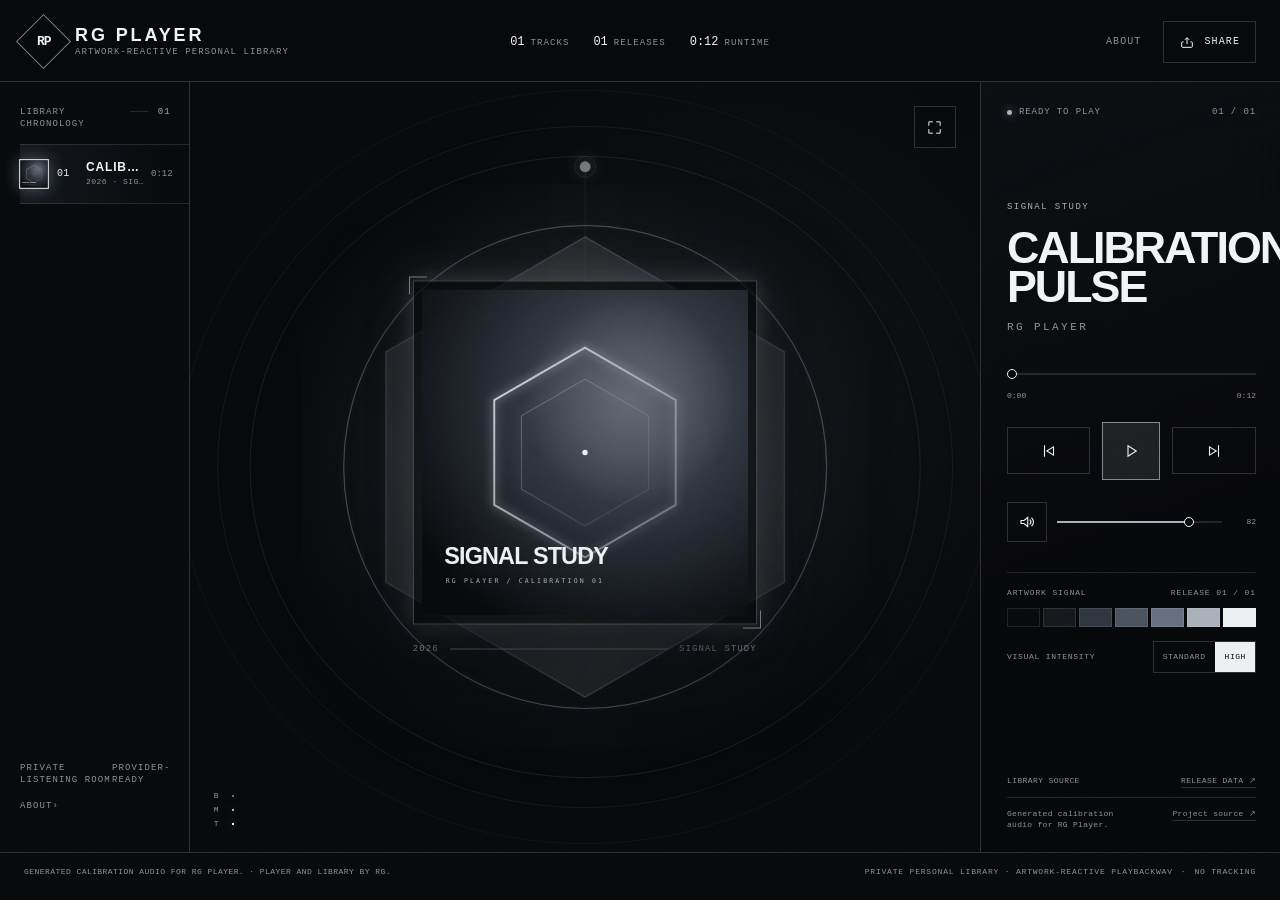
==== index.html @ ad2eaf63 "Build private artwork-reactive RG Player" ====
<!doctype html>
<html lang="en" data-ready="false">
<head>
  <meta charset="utf-8">
  <meta name="viewport" content="width=device-width, initial-scale=1, viewport-fit=cover">
  <meta name="theme-color" content="#090a0c">
  <meta name="color-scheme" content="dark">
  <meta name="robots" content="noindex, nofollow">
  <meta name="description" content="RG Player — a private, artwork-reactive personal music library.">
  <title>RG Player</title>
  <link rel="icon" type="image/svg+xml" href="assets/demo/demo-cover.svg">
  <link rel="stylesheet" href="styles.css?v=20260901-1">
  <script type="module" src="app.js?v=20260901-1"></script>
</head>
<body>
  <div class="art-wash" id="art-wash" aria-hidden="true"></div>
  <div class="grain" aria-hidden="true"></div>

  <header class="masthead">
    <a class="identity" href="#experience" aria-label="RG Player home">
      <span class="identity-mark"><span id="identity-mark">RG</span></span>
      <span class="identity-copy">
        <strong id="identity-name">RG Player</strong>
        <small id="identity-subtitle">Artwork-reactive library</small>
      </span>
    </a>

    <div class="archive-tally" aria-label="Library totals">
      <span><strong id="track-total">01</strong> tracks</span>
      <span><strong id="release-total">01</strong> releases</span>
      <span><strong id="runtime-total">0:12</strong> runtime</span>
    </div>

    <div class="masthead-actions">
      <a class="text-button" href="about.html">About</a>
      <button class="share-button" id="share-button" type="button">
        <svg viewBox="0 0 24 24" aria-hidden="true"><path d="M8.75 8.75 12 5.5l3.25 3.25M12 5.75v9.5M6.75 11.75H5.5a1.5 1.5 0 0 0-1.5 1.5v5.25A1.5 1.5 0 0 0 5.5 20h13a1.5 1.5 0 0 0 1.5-1.5v-5.25a1.5 1.5 0 0 0-1.5-1.5h-1.25"/></svg>
        <span>Share</span>
      </button>
    </div>
  </header>

  <main class="experience" id="experience">
    <nav class="catalog-rail" id="catalog-rail" aria-label="Library tracks">
      <div class="rail-mobile-head">
        <span class="rail-mobile-brand" id="rail-brand">RG Player</span>
        <button class="queue-close" id="queue-close" type="button" aria-label="Close track list"><span aria-hidden="true">&times;</span></button>
      </div>
      <div class="rail-heading">
        <span>Library chronology</span>
        <span class="rail-heading-rule" aria-hidden="true"></span>
        <span class="rail-track-count" id="rail-track-count" aria-label="1 track">01</span>
      </div>
      <ol class="track-list" id="track-list"></ol>
      <div class="rail-foot">
        <div class="rail-context"><span>Private listening room</span><span>Provider-ready</span></div>
        <div class="rail-links"><a href="about.html"><span>About</span><span aria-hidden="true">›</span></a></div>
      </div>
    </nav>

    <button class="queue-backdrop" id="queue-backdrop" type="button" tabindex="-1" aria-label="Close track list"></button>

    <section class="visual-stage" id="visual-stage" aria-label="Audio-reactive artwork">
      <canvas id="visualizer-canvas" aria-hidden="true"></canvas>
      <div class="visual-anchor" id="visual-anchor">
        <div class="cover-frame">
          <img id="stage-cover" src="assets/demo/demo-cover.svg" alt="Signal Study cover art">
          <div class="cover-sheen" aria-hidden="true"></div>
          <div class="cover-border-orbit" aria-hidden="true"><i></i><i></i></div>
          <svg class="cover-border-trace" viewBox="0 0 100 100" preserveAspectRatio="none" aria-hidden="true"><rect x="1" y="1" width="98" height="98" pathLength="1"/></svg>
        </div>
        <div class="release-caption"><span id="release-year">2026</span><span class="caption-rule" aria-hidden="true"></span><span id="release-name">Signal Study</span></div>
      </div>

      <div class="stage-meter" aria-hidden="true"><span>B</span><i id="bass-meter"></i><span>M</span><i id="mid-meter"></i><span>T</span><i id="treble-meter"></i></div>
      <button class="stage-action fullscreen-button" id="fullscreen-button" type="button" aria-label="Enter full visualizer view"><svg viewBox="0 0 24 24" aria-hidden="true"><path d="M9 4H4v5M15 4h5v5M20 15v5h-5M9 20H4v-5"/></svg></button>
      <button class="stage-action queue-button" id="queue-button" type="button" aria-label="Open track list" aria-controls="catalog-rail" aria-expanded="false"><span class="bars" aria-hidden="true"><span></span><span></span><span></span></span></button>
      <div class="gesture-note" id="gesture-note" aria-hidden="true">Artwork colors move with the song</div>
    </section>

    <aside class="player-panel" aria-label="Player controls">
      <div class="player-status"><span class="signal-dot" aria-hidden="true"></span><span id="playback-status">Ready to play</span><span id="track-position">01 / 01</span></div>
      <div class="now-playing"><p class="eyebrow" id="now-release">Signal Study</p><h1 id="track-title">Calibration Pulse</h1><p class="artist-name" id="artist-name">RG Player</p></div>
      <div class="timeline">
        <input id="seek" type="range" min="0" max="1000" value="0" step="1" aria-label="Track position">
        <div class="time-row"><time id="elapsed" datetime="PT0S">0:00</time><time id="duration" datetime="PT12S">0:12</time></div>
      </div>
      <div class="transport">
        <button id="previous-button" type="button" aria-label="Previous track"><svg viewBox="0 0 24 24" aria-hidden="true"><path d="M6 5v14M18 6.5 9 12l9 5.5z"/></svg></button>
        <button class="play-button" id="play-button" type="button" aria-label="Play Calibration Pulse"><svg class="play-icon" viewBox="0 0 24 24" aria-hidden="true"><path d="m8 5 11 7-11 7z"/></svg><svg class="pause-icon" viewBox="0 0 24 24" aria-hidden="true"><path d="M8 5v14M16 5v14"/></svg></button>
        <button id="next-button" type="button" aria-label="Next track"><svg viewBox="0 0 24 24" aria-hidden="true"><path d="M18 5v14M6 6.5l9 5.5-9 5.5z"/></svg></button>
      </div>
      <div class="utility-row">
        <button class="mute-button" id="mute-button" type="button" aria-label="Mute"><svg viewBox="0 0 24 24" aria-hidden="true"><path d="M4 10v4h4l5 4V6L8 10H4zM16 9.25a4 4 0 0 1 0 5.5M18.5 7a7 7 0 0 1 0 10"/></svg></button>
        <input id="volume" type="range" min="0" max="1" value="0.82" step="0.01" aria-label="Volume"><span id="volume-value">82</span><span class="device-volume-note">Device volume</span>
      </div>
      <div class="palette-block">
        <div class="palette-heading"><span>Artwork signal</span><span id="release-count">Release 01 / 01</span></div>
        <div class="palette-swatches" id="palette-swatches" aria-label="Active artwork palette"></div>
        <div class="visual-intensity"><span>Visual intensity</span><div class="intensity-options" role="group" aria-label="Visual intensity"><button type="button" data-intensity="standard" aria-pressed="false">Standard</button><button type="button" data-intensity="high" aria-pressed="true">High</button></div></div>
      </div>
      <div class="source-row"><span>Library source</span><a id="release-link" href="about.html">Release data ↗</a></div>
      <div class="rights-row" aria-label="Current track rights and source"><p id="rights-credit">Generated calibration audio for RG Player.</p><a id="track-source-link" href="about.html">Track source ↗</a></div>
    </aside>
  </main>

  <footer class="site-footer">
    <p class="footer-rights"><span id="catalog-rights">Generated calibration audio for RG Player.</span><span aria-hidden="true"> · </span><span id="archive-credit">Player by RG.</span></p>
    <p>Private personal library · artwork-reactive playback</p>
    <p class="footer-state"><span id="audio-format">WAV</span><span aria-hidden="true">·</span><span>No tracking</span></p>
  </footer>

  <audio id="audio" preload="metadata" playsinline></audio>
  <div class="toast" id="toast" role="status" aria-live="polite"></div>
  <noscript>RG Player needs JavaScript for playback and visualization.</noscript>
</body>
</html>
---- styles.css ----
:root {
  --bg: #090a0c;
  --surface: #17191d;
  --primary: #343840;
  --secondary: #78818e;
  --accent: #a9b1bb;
  --highlight: #e5e7ea;
  --ink: #f2f3f5;
  --muted: rgba(242, 243, 245, 0.58);
  --faint: rgba(242, 243, 245, 0.12);
  --hairline: rgba(242, 243, 245, 0.16);
  --panel: rgba(8, 9, 11, 0.72);
  --ease: cubic-bezier(0.2, 0.75, 0.2, 1);
  --display: "Arial Narrow", "Helvetica Neue Condensed", "Roboto Condensed", sans-serif;
  --body: "Helvetica Neue", "Segoe UI", Arial, sans-serif;
  --utility: "Cascadia Mono", "SFMono-Regular", Consolas, monospace;
}

* {
  box-sizing: border-box;
}

html {
  min-width: 320px;
  min-height: 100%;
  background: var(--bg);
  scroll-behavior: smooth;
}

body {
  min-width: 320px;
  min-height: 100svh;
  margin: 0;
  overflow-x: hidden;
  color: var(--ink);
  background:
    radial-gradient(circle at 58% 42%, color-mix(in srgb, var(--secondary) 8%, transparent), transparent 38%),
    var(--bg);
  font-family: var(--body);
  transition: background-color 900ms var(--ease), color 400ms ease;
}

button,
input,
a {
  font: inherit;
}

button,
a {
  -webkit-tap-highlight-color: transparent;
}

button {
  color: inherit;
}

button:focus-visible,
a:focus-visible,
input:focus-visible {
  outline: 2px solid var(--accent);
  outline-offset: 4px;
}

a {
  color: inherit;
}

.art-wash {
  position: fixed;
  z-index: -3;
  inset: -12vmax;
  background-image: var(--artwork-image);
  background-position: center;
  background-size: cover;
  filter: blur(92px) saturate(0.9) contrast(1.1);
  opacity: 0.18;
  transform: scale(1.08);
  transition: background-image 600ms ease, opacity 900ms ease;
}

.art-wash::after {
  content: "";
  position: absolute;
  inset: 0;
  background:
    linear-gradient(90deg, var(--bg) 0%, transparent 28%, transparent 72%, var(--bg) 100%),
    linear-gradient(0deg, var(--bg) 0%, transparent 46%, color-mix(in srgb, var(--bg) 80%, transparent) 100%);
}

.grain {
  position: fixed;
  z-index: 20;
  inset: 0;
  opacity: 0.055;
  pointer-events: none;
  background-image: url("data:image/svg+xml,%3Csvg viewBox='0 0 180 180' xmlns='http://www.w3.org/2000/svg'%3E%3Cfilter id='n'%3E%3CfeTurbulence type='fractalNoise' baseFrequency='.9' numOctaves='3' stitchTiles='stitch'/%3E%3C/filter%3E%3Crect width='100%25' height='100%25' filter='url(%23n)' opacity='.75'/%3E%3C/svg%3E");
  mix-blend-mode: soft-light;
}

.masthead {
  position: relative;
  z-index: 12;
  display: grid;
  grid-template-columns: minmax(200px, 1fr) auto minmax(200px, 1fr);
  min-height: 82px;
  padding: max(18px, env(safe-area-inset-top)) max(24px, env(safe-area-inset-right)) 16px max(24px, env(safe-area-inset-left));
  align-items: center;
  border-bottom: 1px solid var(--hairline);
  background: color-mix(in srgb, var(--bg) 72%, transparent);
  backdrop-filter: blur(22px) saturate(1.1);
}

.identity {
  display: inline-flex;
  width: fit-content;
  gap: 12px;
  align-items: center;
  text-decoration: none;
}

.identity-mark {
  display: grid;
  width: 39px;
  height: 39px;
  place-items: center;
  border: 1px solid color-mix(in srgb, var(--accent) 65%, var(--hairline));
  color: var(--highlight);
  font: 700 13px/1 var(--utility);
  letter-spacing: -0.08em;
  transform: rotate(45deg);
  transition: border-color 600ms ease, color 600ms ease;
}

.identity-mark span {
  display: block;
  transform: rotate(-45deg);
}

.identity-copy {
  display: grid;
  gap: 3px;
}

.identity-copy strong {
  font: 700 18px/1 var(--display);
  letter-spacing: 0.16em;
  text-transform: uppercase;
}

.identity-copy small {
  color: var(--muted);
  font: 9px/1.2 var(--utility);
  letter-spacing: 0.12em;
  text-transform: uppercase;
}

.archive-tally {
  display: flex;
  gap: 24px;
  align-items: baseline;
  color: var(--muted);
  font: 9px/1 var(--utility);
  letter-spacing: 0.12em;
  text-transform: uppercase;
}

.archive-tally span {
  display: inline-flex;
  gap: 6px;
  align-items: baseline;
}

.archive-tally strong {
  color: var(--ink);
  font-size: 12px;
  font-weight: 500;
  letter-spacing: 0;
}

.masthead-actions {
  display: flex;
  justify-self: end;
  gap: 8px;
}

.text-button,
.share-button {
  min-height: 42px;
  border: 0;
  background: transparent;
  cursor: pointer;
}

.text-button {
  display: inline-grid;
  padding: 0 14px;
  place-items: center;
  color: var(--muted);
  font: 10px/1 var(--utility);
  letter-spacing: 0.11em;
  text-decoration: none;
  text-transform: uppercase;
}

.share-button {
  display: inline-flex;
  padding: 0 15px;
  gap: 9px;
  align-items: center;
  border: 1px solid var(--hairline);
  color: var(--ink);
  font: 10px/1 var(--utility);
  letter-spacing: 0.11em;
  text-transform: uppercase;
  transition: border-color 220ms ease, background-color 220ms ease;
}

.share-button:hover {
  border-color: var(--accent);
  background: color-mix(in srgb, var(--accent) 9%, transparent);
}

.share-button svg {
  width: 16px;
  fill: none;
  stroke: currentColor;
  stroke-width: 1.5;
}

.experience {
  position: relative;
  z-index: 2;
  display: grid;
  grid-template-columns: minmax(184px, 0.72fr) minmax(420px, 3fr) minmax(300px, 1.12fr);
  min-height: calc(100svh - 130px);
}

.catalog-rail {
  display: flex;
  min-width: 0;
  padding: 24px 0 20px max(20px, env(safe-area-inset-left));
  flex-direction: column;
  border-right: 1px solid var(--hairline);
  background: color-mix(in srgb, var(--bg) 44%, transparent);
}

.queue-backdrop {
  display: none;
}

.rail-heading,
.rail-foot {
  color: var(--muted);
  font: 9px/1.35 var(--utility);
  letter-spacing: 0.12em;
  text-transform: uppercase;
}

.rail-mobile-head {
  display: none;
}

.rail-heading {
  display: grid;
  min-height: 26px;
  padding: 0 18px 14px 0;
  grid-template-columns: auto minmax(18px, 1fr) auto;
  gap: 10px;
  align-items: flex-start;
}

.rail-heading-rule {
  height: 1px;
  margin-top: 5px;
  background: var(--faint);
}

.rail-track-count {
  color: color-mix(in srgb, var(--accent) 76%, var(--muted));
}

.queue-close {
  display: none;
  padding: 0;
  border: 0;
  color: var(--ink);
  background: transparent;
  font: 9px/1 var(--utility);
  letter-spacing: 0.1em;
  text-transform: uppercase;
}

.track-list {
  display: grid;
  margin: 0;
  padding: 0;
  list-style: none;
}

.track-item {
  min-width: 0;
}

.track-select {
  --track-primary: var(--primary);
  --track-accent: var(--accent);
  --track-highlight: var(--highlight);
  position: relative;
  display: grid;
  width: 100%;
  min-height: 60px;
  padding: 8px 16px 8px 0;
  grid-template-columns: 30px 22px minmax(0, 1fr) auto;
  gap: 7px;
  align-items: center;
  border: 0;
  border-top: 1px solid var(--faint);
  color: var(--muted);
  background: transparent;
  text-align: left;
  cursor: pointer;
  transition: color 220ms ease, background-color 220ms ease, transform 220ms var(--ease);
}

.track-item:last-child .track-select {
  border-bottom: 1px solid var(--faint);
}

.track-select:hover {
  color: var(--ink);
  background: linear-gradient(90deg, color-mix(in srgb, var(--track-primary) 18%, transparent), transparent 88%);
}

.track-select:focus-visible {
  z-index: 1;
  outline-offset: -3px;
}

.track-select:active {
  transform: translateX(2px) scale(0.992);
}

.track-select[aria-current="true"] {
  color: var(--ink);
  background: linear-gradient(90deg, color-mix(in srgb, var(--track-primary) 32%, transparent), transparent 86%);
}

.track-thumb {
  position: relative;
  display: block;
  width: 28px;
  height: 28px;
  overflow: hidden;
  border: 1px solid color-mix(in srgb, var(--track-accent) 38%, var(--faint));
  background: var(--surface);
  box-shadow: 0 0 0 transparent;
  transition: border-color 220ms ease, box-shadow 260ms ease, transform 260ms var(--ease);
}

.track-thumb img {
  display: block;
  width: 100%;
  height: 100%;
  object-fit: cover;
}

.track-select:hover .track-thumb,
.track-select:focus-visible .track-thumb {
  border-color: color-mix(in srgb, var(--track-highlight) 72%, var(--track-accent));
  box-shadow: 0 0 12px color-mix(in srgb, var(--track-accent) 30%, transparent);
}

.track-select[aria-current="true"] .track-thumb {
  border-color: var(--track-highlight);
  box-shadow: 0 0 15px color-mix(in srgb, var(--track-accent) 42%, transparent);
  transform: scale(1.06);
}

.track-number {
  color: color-mix(in srgb, var(--track-accent) 78%, var(--muted));
  font: 10px/1 var(--utility);
  letter-spacing: 0.03em;
  transition: color 220ms ease;
}

.track-select[aria-current="true"] .track-number {
  color: var(--track-highlight);
}

.track-copy {
  display: grid;
  min-width: 0;
  gap: 4px;
}

.track-copy strong {
  overflow: hidden;
  color: inherit;
  font: 600 12px/1.1 var(--display);
  letter-spacing: 0.07em;
  text-overflow: ellipsis;
  text-transform: uppercase;
  white-space: nowrap;
}

.track-copy small {
  overflow: hidden;
  color: var(--muted);
  font: 8px/1.1 var(--utility);
  letter-spacing: 0.06em;
  text-overflow: ellipsis;
  text-transform: uppercase;
  white-space: nowrap;
}

.track-duration {
  color: var(--muted);
  font: 9px/1 var(--utility);
}

.rail-foot {
  display: grid;
  margin-top: auto;
  padding: 18px 18px 0 0;
  gap: 14px;
}

.rail-context,
.rail-links {
  display: flex;
  justify-content: space-between;
}

.rail-links {
  align-items: center;
  gap: 12px;
}

.rail-links a {
  min-height: 32px;
  color: var(--muted);
  text-decoration: none;
  transition: color 180ms ease;
}

.rail-links a:hover,
.rail-links a:focus-visible {
  color: var(--ink);
}

.visual-stage {
  position: relative;
  min-width: 0;
  min-height: 590px;
  overflow: hidden;
  isolation: isolate;
  touch-action: manipulation;
}

.visual-stage::before {
  content: "";
  position: absolute;
  z-index: -1;
  inset: 0;
  background:
    linear-gradient(90deg, transparent calc(50% - 0.5px), var(--faint) 50%, transparent calc(50% + 0.5px)),
    linear-gradient(0deg, transparent calc(50% - 0.5px), var(--faint) 50%, transparent calc(50% + 0.5px));
  mask-image: radial-gradient(circle at center, black 0%, transparent 64%);
  opacity: 0.46;
}

#visualizer-canvas {
  position: absolute;
  z-index: 1;
  inset: 0;
  width: 100%;
  height: 100%;
}

.visual-anchor {
  position: absolute;
  z-index: 3;
  top: 50%;
  left: 50%;
  display: grid;
  width: clamp(220px, 31vw, 344px);
  gap: 20px;
  justify-items: center;
  transform: translate(-50%, -50%);
}

.cover-frame {
  position: relative;
  width: 100%;
  aspect-ratio: 1;
  padding: 8px;
  border: 1px solid color-mix(in srgb, var(--highlight) 22%, transparent);
  background: color-mix(in srgb, var(--bg) 74%, transparent);
  box-shadow:
    0 32px 90px color-mix(in srgb, var(--bg) 82%, transparent),
    0 0 calc(42px + var(--bass, 0) * 74px) color-mix(in srgb, var(--secondary) 30%, transparent),
    0 0 calc(18px + var(--treble, 0) * 38px) color-mix(in srgb, var(--accent) 22%, transparent);
  transition: border-color 800ms ease, box-shadow 800ms ease;
}

.cover-border-orbit {
  position: absolute;
  z-index: 4;
  inset: -5px;
  pointer-events: none;
  transform: rotate(var(--corner-turn, 0deg)) scale(var(--corner-scale, 1));
  transform-origin: center;
  will-change: transform;
}

.cover-border-orbit i {
  position: absolute;
  width: calc(18px + var(--corner-grow, 0px));
  height: calc(18px + var(--corner-grow, 0px));
  border-color: var(--corner-color, var(--accent));
  border-style: solid;
  filter: drop-shadow(0 0 var(--corner-glow, 0px) var(--corner-color, var(--accent)));
  opacity: var(--corner-opacity, 0.82);
  transition: border-color 500ms ease;
}

.cover-border-orbit i:first-child {
  top: 0;
  left: 0;
  border-width: var(--corner-width, 1.6px) 0 0 var(--corner-width, 1.6px);
}

.cover-border-orbit i:last-child {
  right: 0;
  bottom: 0;
  border-width: 0 var(--corner-width, 1.6px) var(--corner-width, 1.6px) 0;
}

.cover-border-trace {
  position: absolute;
  z-index: 5;
  inset: -5px;
  width: calc(100% + 10px);
  height: calc(100% + 10px);
  overflow: visible;
  pointer-events: none;
  opacity: 0;
  filter: drop-shadow(0 0 var(--corner-glow, 0px) var(--corner-color, var(--accent)));
}

.cover-border-trace rect {
  fill: none;
  stroke: var(--corner-color, var(--accent));
  stroke-width: var(--corner-width, 1.6px);
  vector-effect: non-scaling-stroke;
  stroke-linecap: square;
  stroke-dasharray: 1;
  stroke-dashoffset: calc(1 - var(--corner-trace, 0));
}

.visual-stage[data-corner-variant="trace"] .cover-border-trace {
  opacity: var(--corner-flare, 0);
}

.visual-stage[data-corner-variant="trace"] .cover-border-orbit {
  opacity: 0.42;
}

.visual-stage[data-corner-variant="opposing"] .cover-border-orbit i:first-child {
  transform: translate(calc(0px - var(--corner-shift, 0px)), calc(0px - var(--corner-shift, 0px)));
}

.visual-stage[data-corner-variant="opposing"] .cover-border-orbit i:last-child {
  transform: translate(var(--corner-shift, 0px), var(--corner-shift, 0px));
}

#stage-cover {
  display: block;
  width: 100%;
  height: 100%;
  object-fit: cover;
  background: var(--surface);
  transition: opacity 260ms ease, filter 600ms ease;
}

#stage-cover.is-changing {
  opacity: 0.16;
  filter: blur(5px);
}

.cover-sheen {
  position: absolute;
  inset: 8px;
  overflow: hidden;
  pointer-events: none;
}

.cover-sheen::after {
  content: "";
  position: absolute;
  inset: -40%;
  background: linear-gradient(112deg, transparent 38%, rgba(255, 255, 255, 0.14) 49%, transparent 60%);
  opacity: calc(0.08 + var(--treble, 0) * 0.28);
  transform: translateX(calc(-42% + var(--progress, 0) * 84%));
}

.release-caption {
  display: grid;
  width: 100%;
  grid-template-columns: auto minmax(24px, 1fr) auto;
  gap: 11px;
  align-items: center;
  color: var(--muted);
  font: 9px/1 var(--utility);
  letter-spacing: 0.12em;
  text-transform: uppercase;
}

.release-caption span:last-child {
  overflow: hidden;
  max-width: 190px;
  text-overflow: ellipsis;
  white-space: nowrap;
}

.caption-rule {
  height: 1px;
  background: color-mix(in srgb, var(--accent) 58%, transparent);
}

.stage-meter {
  position: absolute;
  z-index: 4;
  bottom: 24px;
  left: 24px;
  display: grid;
  width: 84px;
  grid-template-columns: 10px 1fr;
  gap: 6px 8px;
  align-items: center;
  color: var(--muted);
  font: 8px/1 var(--utility);
}

.stage-meter i {
  display: block;
  width: 8%;
  height: 2px;
  background: var(--highlight);
  box-shadow: 0 0 8px var(--secondary);
  transition: width 80ms linear, background-color 500ms ease, box-shadow 500ms ease;
}

#bass-meter {
  background: var(--secondary);
  box-shadow: 0 0 10px color-mix(in srgb, var(--secondary) 54%, transparent);
}

#mid-meter {
  background: var(--accent);
  box-shadow: 0 0 10px color-mix(in srgb, var(--accent) 54%, transparent);
}

#treble-meter {
  background: var(--highlight);
  box-shadow: 0 0 10px color-mix(in srgb, var(--highlight) 54%, transparent);
}

.stage-action {
  position: absolute;
  z-index: 5;
  display: grid;
  width: 42px;
  height: 42px;
  place-items: center;
  border: 1px solid var(--hairline);
  background: color-mix(in srgb, var(--bg) 72%, transparent);
  backdrop-filter: blur(14px);
  cursor: pointer;
  transition: border-color 220ms ease, background-color 220ms ease;
}

.stage-action:hover {
  border-color: var(--accent);
  background: color-mix(in srgb, var(--accent) 10%, var(--bg));
}

.stage-action svg {
  width: 17px;
  fill: none;
  stroke: currentColor;
  stroke-linecap: square;
  stroke-linejoin: miter;
  stroke-width: 1.35;
}

.bars {
  display: flex;
  width: 18px;
  height: 14px;
  flex-direction: column;
  justify-content: space-between;
}

.bars > span {
  display: block;
  width: 100%;
  height: 1px;
  background: currentColor;
  transform-origin: center;
  transition: transform 280ms var(--ease), opacity 180ms ease;
}

body[data-queue-open="true"] .queue-button .bars > span:first-child {
  transform: translateY(6.5px) rotate(45deg);
}

body[data-queue-open="true"] .queue-button .bars > span:nth-child(2) {
  opacity: 0;
}

body[data-queue-open="true"] .queue-button .bars > span:last-child {
  transform: translateY(-6.5px) rotate(-45deg);
}

.fullscreen-button {
  top: 24px;
  right: 24px;
}

.queue-button {
  display: none;
  top: 24px;
  left: 24px;
  border-radius: 50%;
}

.gesture-note {
  position: absolute;
  z-index: 4;
  right: 24px;
  bottom: 24px;
  color: var(--muted);
  font: 8px/1 var(--utility);
  letter-spacing: 0.08em;
  text-transform: uppercase;
  opacity: 0;
  transform: translateY(5px);
  transition: opacity 350ms ease, transform 350ms ease;
}

.visual-stage:hover .gesture-note {
  opacity: 0.72;
  transform: translateY(0);
}

.player-panel {
  position: relative;
  display: flex;
  min-width: 0;
  padding: 26px max(24px, env(safe-area-inset-right)) 22px 26px;
  flex-direction: column;
  border-left: 1px solid var(--hairline);
  background: linear-gradient(160deg, color-mix(in srgb, var(--surface) 38%, var(--panel)), var(--panel) 60%);
  backdrop-filter: blur(30px) saturate(1.12);
}

.player-status,
.palette-heading,
.source-row,
.time-row {
  display: flex;
  align-items: center;
  justify-content: space-between;
}

.player-status {
  color: var(--muted);
  font: 9px/1 var(--utility);
  letter-spacing: 0.1em;
  text-transform: uppercase;
}

.signal-dot {
  width: 5px;
  height: 5px;
  margin-right: 7px;
  border-radius: 50%;
  background: var(--accent);
  box-shadow: 0 0 10px color-mix(in srgb, var(--accent) 75%, transparent);
}

#playback-status {
  margin-right: auto;
}

.now-playing {
  margin: auto 0 32px;
}

.eyebrow {
  margin: 0 0 14px;
  color: var(--accent);
  font: 9px/1.3 var(--utility);
  letter-spacing: 0.16em;
  text-transform: uppercase;
  transition: color 800ms ease;
}

.now-playing h1 {
  max-width: 14ch;
  margin: 0;
  font: 700 clamp(2.35rem, 3.5vw, 4.25rem)/0.88 var(--display);
  letter-spacing: -0.045em;
  text-transform: uppercase;
}

.artist-name {
  margin: 15px 0 0;
  color: var(--muted);
  font: 11px/1 var(--utility);
  letter-spacing: 0.22em;
  text-transform: uppercase;
}

.timeline {
  margin-bottom: 22px;
}

input[type="range"] {
  width: 100%;
  height: 18px;
  margin: 0;
  padding: 0;
  appearance: none;
  background: transparent;
  cursor: pointer;
}

input[type="range"]::-webkit-slider-runnable-track {
  height: 2px;
  background: linear-gradient(90deg, var(--accent) var(--range-fill, 0%), var(--faint) var(--range-fill, 0%));
}

input[type="range"]::-moz-range-track {
  height: 2px;
  border: 0;
  background: linear-gradient(90deg, var(--accent) var(--range-fill, 0%), var(--faint) var(--range-fill, 0%));
}

input[type="range"]::-webkit-slider-thumb {
  width: 10px;
  height: 10px;
  margin-top: -4px;
  appearance: none;
  border: 1px solid var(--highlight);
  border-radius: 50%;
  background: var(--bg);
}

input[type="range"]::-moz-range-thumb {
  width: 9px;
  height: 9px;
  border: 1px solid var(--highlight);
  border-radius: 50%;
  background: var(--bg);
}

.time-row {
  margin-top: 5px;
  color: var(--muted);
  font: 8px/1 var(--utility);
}

.transport {
  display: grid;
  margin-bottom: 22px;
  grid-template-columns: 1fr 58px 1fr;
  gap: 12px;
  align-items: center;
}

.transport button,
.mute-button {
  display: grid;
  place-items: center;
  border: 1px solid var(--hairline);
  background: transparent;
  cursor: pointer;
  transition: border-color 220ms ease, background-color 220ms ease, transform 220ms var(--ease);
}

.transport button:not(.play-button) {
  min-height: 47px;
}

.transport button:hover,
.mute-button:hover {
  border-color: var(--accent);
  background: color-mix(in srgb, var(--accent) 8%, transparent);
}

.transport button:active {
  transform: scale(0.96);
}

.transport svg,
.mute-button svg {
  width: 18px;
  fill: none;
  stroke: currentColor;
  stroke-linecap: square;
  stroke-linejoin: miter;
  stroke-width: 1.45;
}

.transport .play-button {
  width: 58px;
  height: 58px;
  border-color: color-mix(in srgb, var(--accent) 65%, var(--hairline));
  background: color-mix(in srgb, var(--accent) 13%, transparent);
}

.play-button .pause-icon {
  display: none;
}

body[data-playing="true"] .play-button .play-icon {
  display: none;
}

body[data-playing="true"] .play-button .pause-icon {
  display: block;
}

.utility-row {
  display: grid;
  margin-bottom: 30px;
  grid-template-columns: 40px minmax(0, 1fr) 24px;
  gap: 10px;
  align-items: center;
}

.mute-button {
  width: 40px;
  height: 40px;
}

#volume-value {
  color: var(--muted);
  font: 8px/1 var(--utility);
  text-align: right;
}

.device-volume-note {
  display: none;
  color: var(--muted);
  font: 8px/1 var(--utility);
  letter-spacing: 0.1em;
  text-transform: uppercase;
}

.palette-block {
  padding-top: 16px;
  border-top: 1px solid var(--faint);
}

.palette-heading {
  margin-bottom: 11px;
  color: var(--muted);
  font: 8px/1 var(--utility);
  letter-spacing: 0.11em;
  text-transform: uppercase;
}

.palette-swatches {
  display: grid;
  height: 19px;
  grid-template-columns: repeat(7, 1fr);
  gap: 3px;
}

.visual-intensity {
  display: flex;
  margin-top: 14px;
  align-items: center;
  justify-content: space-between;
  color: var(--muted);
  font: 8px/1 var(--utility);
  letter-spacing: 0.09em;
  text-transform: uppercase;
}

.intensity-options {
  display: grid;
  grid-template-columns: repeat(2, auto);
  border: 1px solid var(--hairline);
}

.intensity-options button {
  min-height: 30px;
  padding: 0 9px;
  border: 0;
  color: var(--muted);
  background: transparent;
  cursor: pointer;
  font: 8px/1 var(--utility);
  letter-spacing: 0.07em;
  text-transform: uppercase;
}

.intensity-options button + button {
  border-left: 1px solid var(--hairline);
}

.intensity-options button[aria-pressed="true"] {
  color: var(--bg);
  background: var(--highlight);
}

.palette-swatch {
  position: relative;
  min-width: 0;
  border: 1px solid rgba(255, 255, 255, 0.1);
}

.palette-swatch::after {
  content: attr(data-color);
  position: absolute;
  right: 0;
  bottom: calc(100% + 8px);
  padding: 5px 6px;
  color: var(--ink);
  background: var(--bg);
  font: 8px/1 var(--utility);
  opacity: 0;
  pointer-events: none;
  transform: translateY(3px);
  transition: opacity 180ms ease, transform 180ms ease;
}

.palette-swatch:hover::after {
  opacity: 1;
  transform: translateY(0);
}

.source-row {
  margin-top: auto;
  padding-top: 18px;
  color: var(--muted);
  font: 8px/1.3 var(--utility);
  letter-spacing: 0.05em;
  text-transform: uppercase;
}

.source-row a {
  text-decoration-color: var(--hairline);
  text-underline-offset: 4px;
}

.rights-row {
  display: flex;
  margin-top: 10px;
  padding-top: 10px;
  align-items: flex-start;
  justify-content: space-between;
  gap: 14px;
  border-top: 1px solid var(--faint);
  color: var(--muted);
  font: 8px/1.4 var(--utility);
  letter-spacing: 0.035em;
}

.rights-row p {
  max-width: 26ch;
  margin: 0;
}

.rights-row a {
  flex: 0 0 auto;
  text-decoration-color: var(--hairline);
  text-underline-offset: 4px;
}

.site-footer {
  position: relative;
  z-index: 3;
  display: flex;
  min-height: 48px;
  padding: 14px max(24px, env(safe-area-inset-right)) max(14px, env(safe-area-inset-bottom)) max(24px, env(safe-area-inset-left));
  justify-content: space-between;
  border-top: 1px solid var(--hairline);
  color: var(--muted);
  background: color-mix(in srgb, var(--bg) 80%, transparent);
  font: 8px/1.2 var(--utility);
  letter-spacing: 0.1em;
  text-transform: uppercase;
}

.footer-rights {
  flex: 1 1 auto;
  letter-spacing: 0.055em;
}

.site-footer p {
  margin: 0;
}

.footer-state {
  display: flex;
  gap: 8px;
}

.about-dialog {
  width: min(520px, calc(100vw - 32px));
  padding: 42px;
  border: 1px solid var(--hairline);
  color: var(--ink);
  background: color-mix(in srgb, var(--surface) 72%, var(--bg));
  box-shadow: 0 40px 120px rgba(0, 0, 0, 0.7);
}

.about-dialog::backdrop {
  background: rgba(0, 0, 0, 0.72);
  backdrop-filter: blur(12px);
}

.about-dialog h2 {
  margin: 0 0 24px;
  font: 700 clamp(2.6rem, 8vw, 4.6rem)/0.86 var(--display);
  letter-spacing: -0.04em;
  text-transform: uppercase;
}

.about-dialog > p:not(.eyebrow) {
  max-width: 46ch;
  color: color-mix(in srgb, var(--ink) 76%, transparent);
  font-size: 14px;
  line-height: 1.65;
}

.dialog-close {
  position: absolute;
  top: 14px;
  right: 14px;
  width: 42px;
  height: 42px;
  border: 0;
  color: var(--muted);
  background: transparent;
  font: 300 28px/1 var(--body);
  cursor: pointer;
}

.dialog-links {
  display: flex;
  margin-top: 28px;
  padding-top: 18px;
  gap: 18px;
  border-top: 1px solid var(--faint);
  flex-wrap: wrap;
}

.dialog-links a {
  color: var(--highlight);
  font: 9px/1 var(--utility);
  letter-spacing: 0.08em;
  text-underline-offset: 4px;
  text-transform: uppercase;
}

.toast {
  position: fixed;
  z-index: 40;
  right: 22px;
  bottom: 22px;
  padding: 12px 15px;
  border: 1px solid var(--hairline);
  color: var(--ink);
  background: color-mix(in srgb, var(--surface) 86%, var(--bg));
  font: 9px/1 var(--utility);
  letter-spacing: 0.08em;
  opacity: 0;
  pointer-events: none;
  transform: translateY(8px);
  transition: opacity 220ms ease, transform 220ms var(--ease);
}

.toast.is-visible {
  opacity: 1;
  transform: translateY(0);
}

noscript {
  position: fixed;
  z-index: 50;
  right: 20px;
  bottom: 20px;
  left: 20px;
  padding: 16px;
  color: var(--ink);
  background: var(--surface);
  text-align: center;
}

.visual-stage:fullscreen {
  min-height: 100vh;
  background: var(--bg);
}

.visual-stage:fullscreen .visual-anchor {
  width: min(44vmin, 470px);
}

.visual-stage:fullscreen .queue-button {
  display: none;
}

html[data-ready="false"] .experience,
html[data-ready="false"] .masthead,
html[data-ready="false"] .site-footer {
  opacity: 0;
}

html[data-ready="true"] .experience,
html[data-ready="true"] .masthead,
html[data-ready="true"] .site-footer {
  animation: arrive 720ms var(--ease) both;
}

html[data-ready="true"] .masthead {
  animation-delay: 80ms;
}

html[data-ready="true"] .site-footer {
  animation-delay: 140ms;
}

@keyframes arrive {
  from { opacity: 0; transform: translateY(7px); }
  to { opacity: 1; transform: translateY(0); }
}

@media (max-width: 1160px) {
  .experience {
    grid-template-columns: 170px minmax(380px, 1fr) 300px;
  }

  .archive-tally span:nth-child(3) {
    display: none;
  }

  .visual-anchor {
    width: clamp(210px, 27vw, 300px);
  }

  .now-playing h1 {
    font-size: clamp(2.3rem, 3.8vw, 3.8rem);
  }
}

@media (max-width: 900px) {
  html[data-ready="true"] .experience {
    animation-name: arrive-mobile;
  }

  body[data-queue-open="true"] .experience {
    z-index: 50;
  }

  body[data-queue-open="true"] {
    overflow: hidden;
  }

  .masthead {
    grid-template-columns: 1fr auto;
  }

  .archive-tally {
    display: none;
  }

  .experience {
    display: grid;
    grid-template-columns: 1fr;
  }

  .catalog-rail {
    position: fixed;
    z-index: 32;
    display: grid;
    top: 0;
    bottom: auto;
    left: 0;
    width: min(320px, 82vw);
    height: 100dvh;
    max-height: 100dvh;
    padding: max(28px, env(safe-area-inset-top)) 20px max(20px, env(safe-area-inset-bottom)) max(20px, env(safe-area-inset-left));
    grid-template-rows: auto auto minmax(0, 1fr) auto;
    border-right-color: var(--hairline);
    background: color-mix(in srgb, var(--bg) 94%, var(--surface));
    box-shadow: 30px 0 80px rgba(0, 0, 0, 0.52);
    backdrop-filter: blur(28px) saturate(140%);
    -webkit-backdrop-filter: blur(28px) saturate(140%);
    overflow: hidden;
    transform: translateX(-105%);
    transition: transform 420ms var(--ease);
  }

  .catalog-rail .rail-mobile-head {
    display: flex;
    min-height: 44px;
    margin-bottom: 24px;
    align-items: center;
    justify-content: space-between;
  }

  .rail-mobile-brand {
    color: var(--muted);
    font: 500 11px/1 var(--utility);
    letter-spacing: 0.26em;
    text-transform: uppercase;
  }

  .catalog-rail .rail-heading {
    min-height: 30px;
    padding: 0 4px 12px 0;
    align-items: center;
  }

  .catalog-rail .track-list {
    flex: 1;
    min-height: 0;
    overflow-y: auto;
    overscroll-behavior: contain;
    scrollbar-gutter: stable;
    scrollbar-width: thin;
    scrollbar-color: var(--hairline) transparent;
    touch-action: pan-y;
    -webkit-overflow-scrolling: touch;
  }

  .catalog-rail .track-list::-webkit-scrollbar {
    width: 4px;
  }

  .catalog-rail .track-list::-webkit-scrollbar-thumb {
    border-radius: 999px;
    background: var(--hairline);
  }

  .catalog-rail .track-select {
    padding-right: 4px;
  }

  .catalog-rail .rail-foot {
    margin-top: 0;
    padding: 14px 0 0;
    border-top: 1px solid var(--faint);
  }

  .catalog-rail .rail-links {
    display: grid;
    gap: 0;
  }

  .catalog-rail .rail-links a {
    display: flex;
    width: 100%;
    min-height: 44px;
    align-items: center;
    justify-content: space-between;
    border-top: 1px solid var(--faint);
  }

  .queue-close {
    display: inline-grid;
    width: 44px;
    min-width: 44px;
    height: 44px;
    min-height: 44px;
    margin-right: -10px;
    place-items: center;
    border-radius: 50%;
    color: var(--muted);
    font: 300 23px/1 var(--body);
    transition: color 180ms ease, background-color 180ms ease;
  }

  .queue-close:hover,
  .queue-close:focus-visible {
    color: var(--ink);
    background: color-mix(in srgb, var(--highlight) 7%, transparent);
  }

  body[data-queue-open="true"] .catalog-rail {
    transform: translateX(0);
  }

  .queue-backdrop {
    position: fixed;
    z-index: 31;
    inset: 0;
    display: block;
    padding: 0;
    border: 0;
    background: rgba(0, 0, 0, 0.54);
    backdrop-filter: blur(5px);
    opacity: 0;
    pointer-events: none;
    transition: opacity 280ms ease;
  }

  body[data-queue-open="true"] .queue-backdrop {
    opacity: 1;
    pointer-events: auto;
  }

  .queue-button {
    display: grid;
  }

  .visual-stage {
    min-height: min(68svh, 690px);
    border-bottom: 1px solid var(--hairline);
  }

  .visual-anchor {
    width: clamp(220px, 44vw, 350px);
  }

  .player-panel {
    min-height: 490px;
    padding: 24px max(24px, env(safe-area-inset-right)) 26px max(24px, env(safe-area-inset-left));
    border-left: 0;
  }

  .intensity-options button {
    min-height: 44px;
    padding-inline: 12px;
  }

  .utility-row {
    grid-template-columns: 40px minmax(0, 1fr);
  }

  #volume,
  #volume-value {
    display: none;
  }

  .device-volume-note {
    display: block;
  }

  .now-playing {
    margin: 36px 0 30px;
  }

  .now-playing h1 {
    max-width: none;
    font-size: clamp(2.35rem, 9vw, 4.1rem);
  }

  .source-row {
    margin-top: 28px;
  }
}

@keyframes arrive-mobile {
  from { opacity: 0; }
  to { opacity: 1; }
}

@media (max-width: 620px) {
  .masthead {
    min-height: 70px;
    padding: max(14px, env(safe-area-inset-top)) max(14px, env(safe-area-inset-right)) 12px max(14px, env(safe-area-inset-left));
  }

  .identity-mark {
    width: 34px;
    height: 34px;
  }

  .identity-copy strong {
    font-size: 15px;
  }

  .identity-copy small,
  .text-button {
    display: none;
  }

  .share-button {
    min-width: 44px;
    min-height: 44px;
    padding: 0;
    justify-content: center;
  }

  .share-button span {
    position: absolute;
    width: 1px;
    height: 1px;
    overflow: hidden;
    clip: rect(0 0 0 0);
  }

  .visual-stage {
    min-height: min(59svh, 540px);
  }

  .visual-anchor {
    top: 48%;
    width: min(58vw, 280px);
    gap: 15px;
  }

  .cover-frame {
    padding: 6px;
  }

  .cover-sheen {
    inset: 6px;
  }

  .release-caption {
    gap: 8px;
    font-size: 7px;
  }

  .fullscreen-button,
  .queue-button {
    top: 14px;
  }

  .fullscreen-button {
    right: 14px;
  }

  .queue-button {
    left: 14px;
  }

  .stage-meter {
    bottom: 14px;
    left: 14px;
  }

  .gesture-note {
    display: none;
  }

  .player-panel {
    min-height: 470px;
    padding: 20px max(18px, env(safe-area-inset-right)) max(24px, env(safe-area-inset-bottom)) max(18px, env(safe-area-inset-left));
  }

  .now-playing {
    margin: 30px 0 26px;
  }

  .now-playing h1 {
    max-width: 12ch;
    font-size: clamp(2.65rem, 12vw, 3.8rem);
  }

  .artist-name {
    margin-top: 12px;
  }

  .transport {
    grid-template-columns: 1fr 62px 1fr;
  }

  .transport .play-button {
    width: 62px;
    height: 62px;
  }

  .palette-block {
    margin-top: 2px;
  }

  .source-row {
    gap: 12px;
  }

  .site-footer {
    display: none;
  }

  .about-dialog {
    padding: 36px 24px 30px;
  }

  .dialog-links {
    display: grid;
  }

  .toast {
    right: 14px;
    bottom: max(14px, env(safe-area-inset-bottom));
    left: 14px;
    text-align: center;
  }
}

@media (max-width: 390px) {
  .visual-stage {
    min-height: 510px;
  }

  .visual-anchor {
    width: min(60vw, 236px);
  }

  .track-select {
    min-height: 58px;
  }

  .now-playing h1 {
    font-size: 2.85rem;
  }
}

.about-page {
  --bg: #08090b;
  --surface: #18181d;
  --primary: #42362a;
  --secondary: #7e96d2;
  --accent: #967e66;
  --highlight: #d7d0c8;
  position: relative;
  background: var(--bg);
}

.about-page-wash {
  position: fixed;
  z-index: -2;
  inset: 0;
  background:
    linear-gradient(90deg, rgba(8, 9, 11, 0.98) 0%, rgba(8, 9, 11, 0.56) 52%, rgba(8, 9, 11, 0.92) 100%),
    url("assets/demo/demo-cover.svg") center / cover;
  filter: saturate(0.72) contrast(1.08);
  opacity: 0.44;
}

.about-page-label {
  color: var(--muted);
  font: 9px/1 var(--utility);
  letter-spacing: 0.14em;
  text-transform: uppercase;
}

.about-return {
  min-height: 42px;
  text-decoration: none;
}

.about-main {
  display: grid;
  grid-template-columns: minmax(160px, 0.7fr) minmax(0, 2.4fr) minmax(190px, 0.9fr);
  width: min(1320px, 100%);
  min-height: calc(100svh - 82px);
  margin: 0 auto;
  padding: clamp(48px, 8vw, 112px) max(28px, env(safe-area-inset-right)) max(54px, env(safe-area-inset-bottom)) max(28px, env(safe-area-inset-left));
  gap: clamp(32px, 6vw, 92px);
  align-items: start;
}

.about-index {
  display: grid;
  gap: 14px;
  padding-top: 11px;
  color: var(--muted);
  font: 9px/1.2 var(--utility);
  letter-spacing: 0.11em;
  text-transform: uppercase;
}

.about-copy {
  max-width: 720px;
}

.about-copy h1 {
  max-width: 9ch;
  margin: 20px 0 clamp(40px, 6vw, 76px);
  font: 700 clamp(4.4rem, 9vw, 9.6rem)/0.76 var(--display);
  letter-spacing: -0.07em;
  text-transform: uppercase;
}

.about-copy > p:not(.eyebrow) {
  max-width: 42rem;
  margin: 0 0 24px;
  color: rgba(242, 243, 245, 0.7);
  font-size: clamp(1rem, 1.35vw, 1.2rem);
  line-height: 1.68;
}

.about-copy > .about-lede {
  color: var(--ink);
  font-size: clamp(1.25rem, 2vw, 1.7rem);
  line-height: 1.42;
}

.about-links {
  display: grid;
  gap: 0;
  border-top: 1px solid var(--hairline);
}

.about-rights {
  margin: 0;
  padding: 17px 2px 22px;
  border-bottom: 1px solid var(--hairline);
  color: rgba(242, 243, 245, 0.62);
  font: 9px/1.65 var(--utility);
  letter-spacing: 0.04em;
}

.about-links a {
  padding: 17px 2px;
  border-bottom: 1px solid var(--hairline);
  color: var(--muted);
  font: 9px/1.2 var(--utility);
  letter-spacing: 0.09em;
  text-decoration: none;
  text-transform: uppercase;
  transition: color 180ms ease, border-color 180ms ease;
}

.about-links a:hover {
  border-color: var(--accent);
  color: var(--ink);
}

@media (max-width: 760px) {
  .about-page-label {
    display: none;
  }

  .about-main {
    grid-template-columns: 1fr;
    padding-top: 54px;
    gap: 46px;
  }

  .about-index {
    grid-template-columns: repeat(2, 1fr);
    order: 2;
    padding-top: 22px;
    border-top: 1px solid var(--hairline);
  }

  .about-copy {
    order: 1;
  }

  .about-copy h1 {
    margin-bottom: 48px;
    font-size: clamp(4rem, 20vw, 6.2rem);
  }

  .about-links {
    order: 3;
  }
}

@media (prefers-reduced-motion: reduce) {
  *,
  *::before,
  *::after {
    scroll-behavior: auto !important;
    animation-duration: 1ms !important;
    animation-iteration-count: 1 !important;
    transition-duration: 1ms !important;
  }

  .art-wash {
    filter: blur(70px) saturate(0.8);
  }

  .cover-sheen::after {
    display: none;
  }
}

@supports not (backdrop-filter: blur(2px)) {
  .masthead,
  .player-panel,
  .stage-action {
    background: color-mix(in srgb, var(--bg) 94%, var(--surface));
  }
}
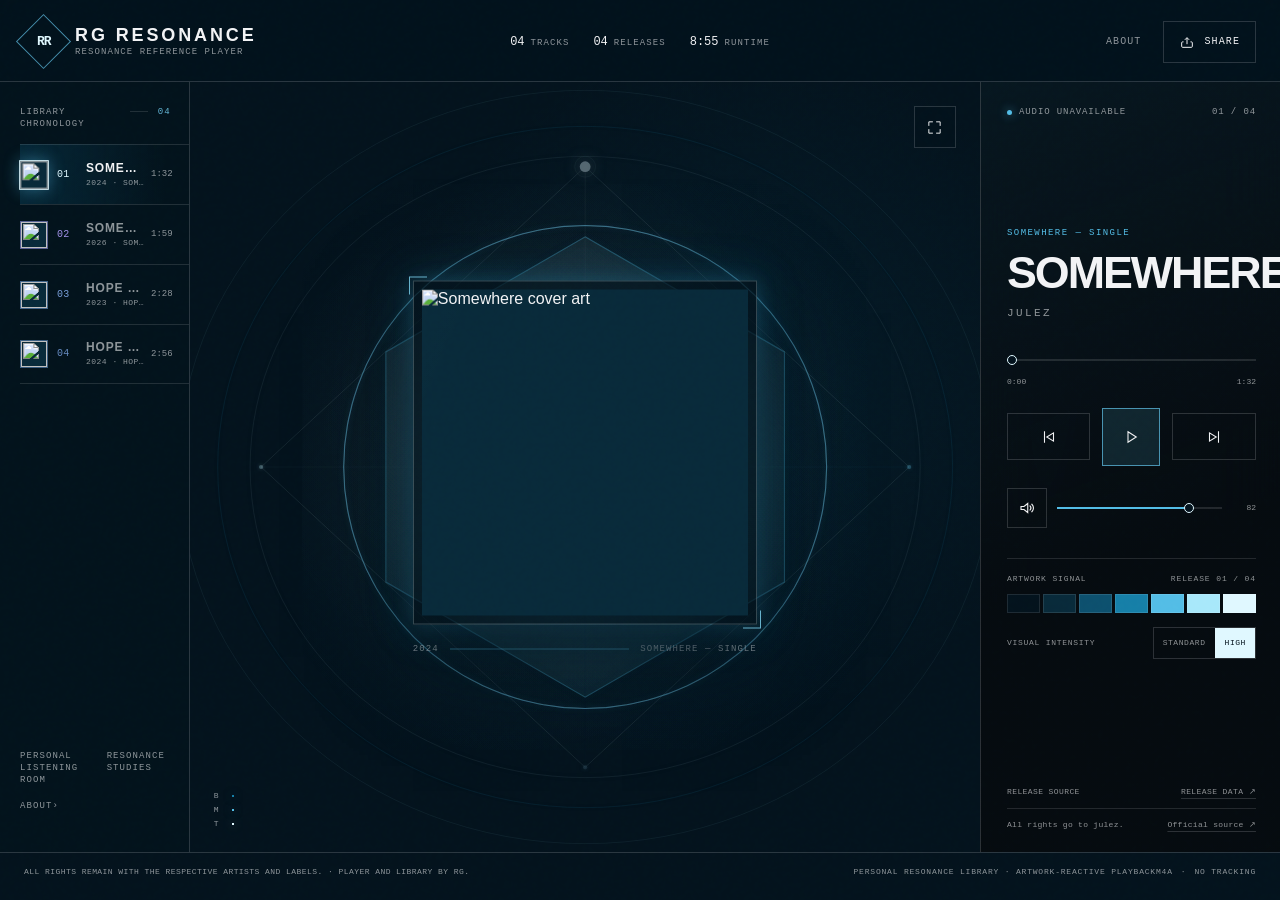
==== commit 600ef671: "Add four-track resonance library" ====
--- a/index.html
+++ b/index.html
@@ -3,32 +3,33 @@
 <head>
   <meta charset="utf-8">
   <meta name="viewport" content="width=device-width, initial-scale=1, viewport-fit=cover">
-  <meta name="theme-color" content="#090a0c">
+  <meta name="theme-color" content="#04131d">
   <meta name="color-scheme" content="dark">
   <meta name="robots" content="noindex, nofollow">
-  <meta name="description" content="RG Player — a private, artwork-reactive personal music library.">
-  <title>RG Player</title>
-  <link rel="icon" type="image/svg+xml" href="assets/demo/demo-cover.svg">
-  <link rel="stylesheet" href="styles.css?v=20260901-1">
-  <script type="module" src="app.js?v=20260901-1"></script>
+  <meta name="description" content="RG Resonance — two artwork-reactive reference tracks for studying felt musical resonance.">
+  <title>RG Resonance</title>
+  <link rel="icon" type="image/jpeg" href="assets/resonance/artwork/2024-julez-somewhere.jpg">
+  <link rel="apple-touch-icon" href="assets/resonance/artwork/2024-julez-somewhere.jpg">
+  <link rel="stylesheet" href="styles.css?v=20260901-2">
+  <script type="module" src="app.js?v=20260901-2"></script>
 </head>
 <body>
   <div class="art-wash" id="art-wash" aria-hidden="true"></div>
   <div class="grain" aria-hidden="true"></div>
 
   <header class="masthead">
-    <a class="identity" href="#experience" aria-label="RG Player home">
+    <a class="identity" href="#experience" aria-label="RG Resonance home">
       <span class="identity-mark"><span id="identity-mark">RG</span></span>
       <span class="identity-copy">
-        <strong id="identity-name">RG Player</strong>
-        <small id="identity-subtitle">Artwork-reactive library</small>
+        <strong id="identity-name">RG Resonance</strong>
+        <small id="identity-subtitle">Resonance reference player</small>
       </span>
     </a>
 
     <div class="archive-tally" aria-label="Library totals">
-      <span><strong id="track-total">01</strong> tracks</span>
-      <span><strong id="release-total">01</strong> releases</span>
-      <span><strong id="runtime-total">0:12</strong> runtime</span>
+      <span><strong id="track-total">04</strong> tracks</span>
+      <span><strong id="release-total">04</strong> releases</span>
+      <span><strong id="runtime-total">8:55</strong> runtime</span>
     </div>
 
     <div class="masthead-actions">
@@ -43,17 +44,17 @@
   <main class="experience" id="experience">
     <nav class="catalog-rail" id="catalog-rail" aria-label="Library tracks">
       <div class="rail-mobile-head">
-        <span class="rail-mobile-brand" id="rail-brand">RG Player</span>
+        <span class="rail-mobile-brand" id="rail-brand">RG Resonance</span>
         <button class="queue-close" id="queue-close" type="button" aria-label="Close track list"><span aria-hidden="true">&times;</span></button>
       </div>
       <div class="rail-heading">
         <span>Library chronology</span>
         <span class="rail-heading-rule" aria-hidden="true"></span>
-        <span class="rail-track-count" id="rail-track-count" aria-label="1 track">01</span>
+        <span class="rail-track-count" id="rail-track-count" aria-label="4 tracks">04</span>
       </div>
       <ol class="track-list" id="track-list"></ol>
       <div class="rail-foot">
-        <div class="rail-context"><span>Private listening room</span><span>Provider-ready</span></div>
+        <div class="rail-context"><span>Personal listening room</span><span>Resonance studies</span></div>
         <div class="rail-links"><a href="about.html"><span>About</span><span aria-hidden="true">›</span></a></div>
       </div>
     </nav>
@@ -64,12 +65,12 @@
       <canvas id="visualizer-canvas" aria-hidden="true"></canvas>
       <div class="visual-anchor" id="visual-anchor">
         <div class="cover-frame">
-          <img id="stage-cover" src="assets/demo/demo-cover.svg" alt="Signal Study cover art">
+          <img id="stage-cover" src="assets/resonance/artwork/2024-julez-somewhere.jpg" alt="Somewhere cover art">
           <div class="cover-sheen" aria-hidden="true"></div>
           <div class="cover-border-orbit" aria-hidden="true"><i></i><i></i></div>
           <svg class="cover-border-trace" viewBox="0 0 100 100" preserveAspectRatio="none" aria-hidden="true"><rect x="1" y="1" width="98" height="98" pathLength="1"/></svg>
         </div>
-        <div class="release-caption"><span id="release-year">2026</span><span class="caption-rule" aria-hidden="true"></span><span id="release-name">Signal Study</span></div>
+        <div class="release-caption"><span id="release-year">2024</span><span class="caption-rule" aria-hidden="true"></span><span id="release-name">Somewhere — Single</span></div>
       </div>
 
       <div class="stage-meter" aria-hidden="true"><span>B</span><i id="bass-meter"></i><span>M</span><i id="mid-meter"></i><span>T</span><i id="treble-meter"></i></div>
@@ -79,15 +80,15 @@
     </section>
 
     <aside class="player-panel" aria-label="Player controls">
-      <div class="player-status"><span class="signal-dot" aria-hidden="true"></span><span id="playback-status">Ready to play</span><span id="track-position">01 / 01</span></div>
-      <div class="now-playing"><p class="eyebrow" id="now-release">Signal Study</p><h1 id="track-title">Calibration Pulse</h1><p class="artist-name" id="artist-name">RG Player</p></div>
+      <div class="player-status"><span class="signal-dot" aria-hidden="true"></span><span id="playback-status">Ready to play</span><span id="track-position">01 / 04</span></div>
+      <div class="now-playing"><p class="eyebrow" id="now-release">Somewhere — Single</p><h1 id="track-title">Somewhere</h1><p class="artist-name" id="artist-name">julez</p></div>
       <div class="timeline">
         <input id="seek" type="range" min="0" max="1000" value="0" step="1" aria-label="Track position">
-        <div class="time-row"><time id="elapsed" datetime="PT0S">0:00</time><time id="duration" datetime="PT12S">0:12</time></div>
+        <div class="time-row"><time id="elapsed" datetime="PT0S">0:00</time><time id="duration" datetime="PT1M31.917S">1:32</time></div>
       </div>
       <div class="transport">
         <button id="previous-button" type="button" aria-label="Previous track"><svg viewBox="0 0 24 24" aria-hidden="true"><path d="M6 5v14M18 6.5 9 12l9 5.5z"/></svg></button>
-        <button class="play-button" id="play-button" type="button" aria-label="Play Calibration Pulse"><svg class="play-icon" viewBox="0 0 24 24" aria-hidden="true"><path d="m8 5 11 7-11 7z"/></svg><svg class="pause-icon" viewBox="0 0 24 24" aria-hidden="true"><path d="M8 5v14M16 5v14"/></svg></button>
+        <button class="play-button" id="play-button" type="button" aria-label="Play Somewhere"><svg class="play-icon" viewBox="0 0 24 24" aria-hidden="true"><path d="m8 5 11 7-11 7z"/></svg><svg class="pause-icon" viewBox="0 0 24 24" aria-hidden="true"><path d="M8 5v14M16 5v14"/></svg></button>
         <button id="next-button" type="button" aria-label="Next track"><svg viewBox="0 0 24 24" aria-hidden="true"><path d="M18 5v14M6 6.5l9 5.5-9 5.5z"/></svg></button>
       </div>
       <div class="utility-row">
@@ -95,19 +96,19 @@
         <input id="volume" type="range" min="0" max="1" value="0.82" step="0.01" aria-label="Volume"><span id="volume-value">82</span><span class="device-volume-note">Device volume</span>
       </div>
       <div class="palette-block">
-        <div class="palette-heading"><span>Artwork signal</span><span id="release-count">Release 01 / 01</span></div>
+        <div class="palette-heading"><span>Artwork signal</span><span id="release-count">Release 01 / 04</span></div>
         <div class="palette-swatches" id="palette-swatches" aria-label="Active artwork palette"></div>
         <div class="visual-intensity"><span>Visual intensity</span><div class="intensity-options" role="group" aria-label="Visual intensity"><button type="button" data-intensity="standard" aria-pressed="false">Standard</button><button type="button" data-intensity="high" aria-pressed="true">High</button></div></div>
       </div>
-      <div class="source-row"><span>Library source</span><a id="release-link" href="about.html">Release data ↗</a></div>
-      <div class="rights-row" aria-label="Current track rights and source"><p id="rights-credit">Generated calibration audio for RG Player.</p><a id="track-source-link" href="about.html">Track source ↗</a></div>
+      <div class="source-row"><span>Release source</span><a id="release-link" href="https://music.apple.com/us/album/somewhere/1734039514?i=1734039515" target="_blank" rel="noopener">Release data ↗</a></div>
+      <div class="rights-row" aria-label="Current track rights and source"><p id="rights-credit">All rights go to julez.</p><a id="track-source-link" href="https://www.youtube.com/watch?v=adND60NazvU" target="_blank" rel="noopener">Official source ↗</a></div>
     </aside>
   </main>
 
   <footer class="site-footer">
-    <p class="footer-rights"><span id="catalog-rights">Generated calibration audio for RG Player.</span><span aria-hidden="true"> · </span><span id="archive-credit">Player by RG.</span></p>
-    <p>Private personal library · artwork-reactive playback</p>
-    <p class="footer-state"><span id="audio-format">WAV</span><span aria-hidden="true">·</span><span>No tracking</span></p>
+    <p class="footer-rights"><span id="catalog-rights">All rights remain with the respective artists and labels.</span><span aria-hidden="true"> · </span><span id="archive-credit">Player and library by RG.</span></p>
+    <p>Personal resonance library · artwork-reactive playback</p>
+    <p class="footer-state"><span id="audio-format">M4A</span><span aria-hidden="true">·</span><span>No tracking</span></p>
   </footer>
 
   <audio id="audio" preload="metadata" playsinline></audio>
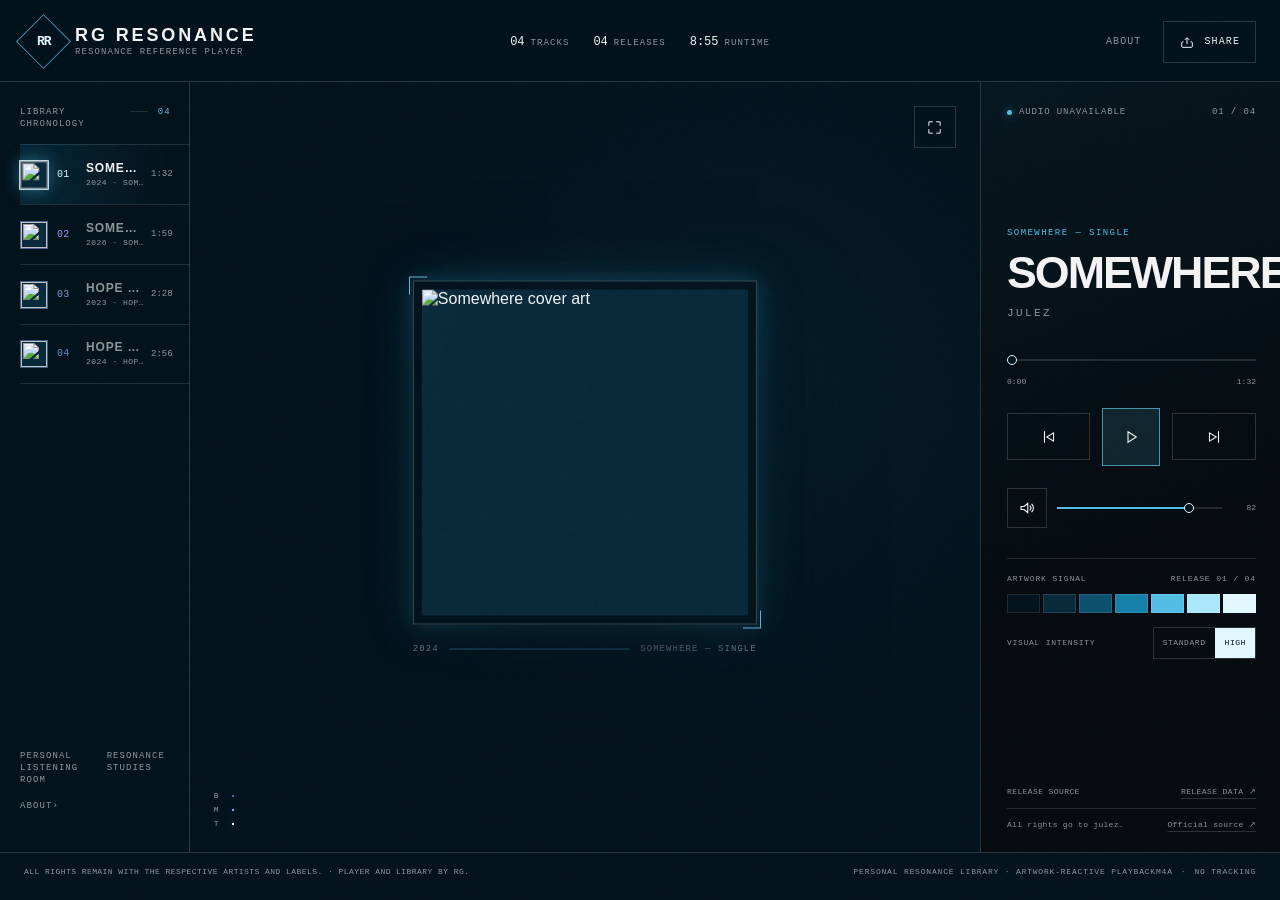
==== commit 1a942630: "Calibrate RG Player for sparse transients" ====
--- a/index.html
+++ b/index.html
@@ -11,7 +11,7 @@
   <link rel="icon" type="image/jpeg" href="assets/resonance/artwork/2024-julez-somewhere.jpg">
   <link rel="apple-touch-icon" href="assets/resonance/artwork/2024-julez-somewhere.jpg">
   <link rel="stylesheet" href="styles.css?v=20260901-2">
-  <script type="module" src="app.js?v=20260901-2"></script>
+  <script type="module" src="app.js?v=20260901-3"></script>
 </head>
 <body>
   <div class="art-wash" id="art-wash" aria-hidden="true"></div>
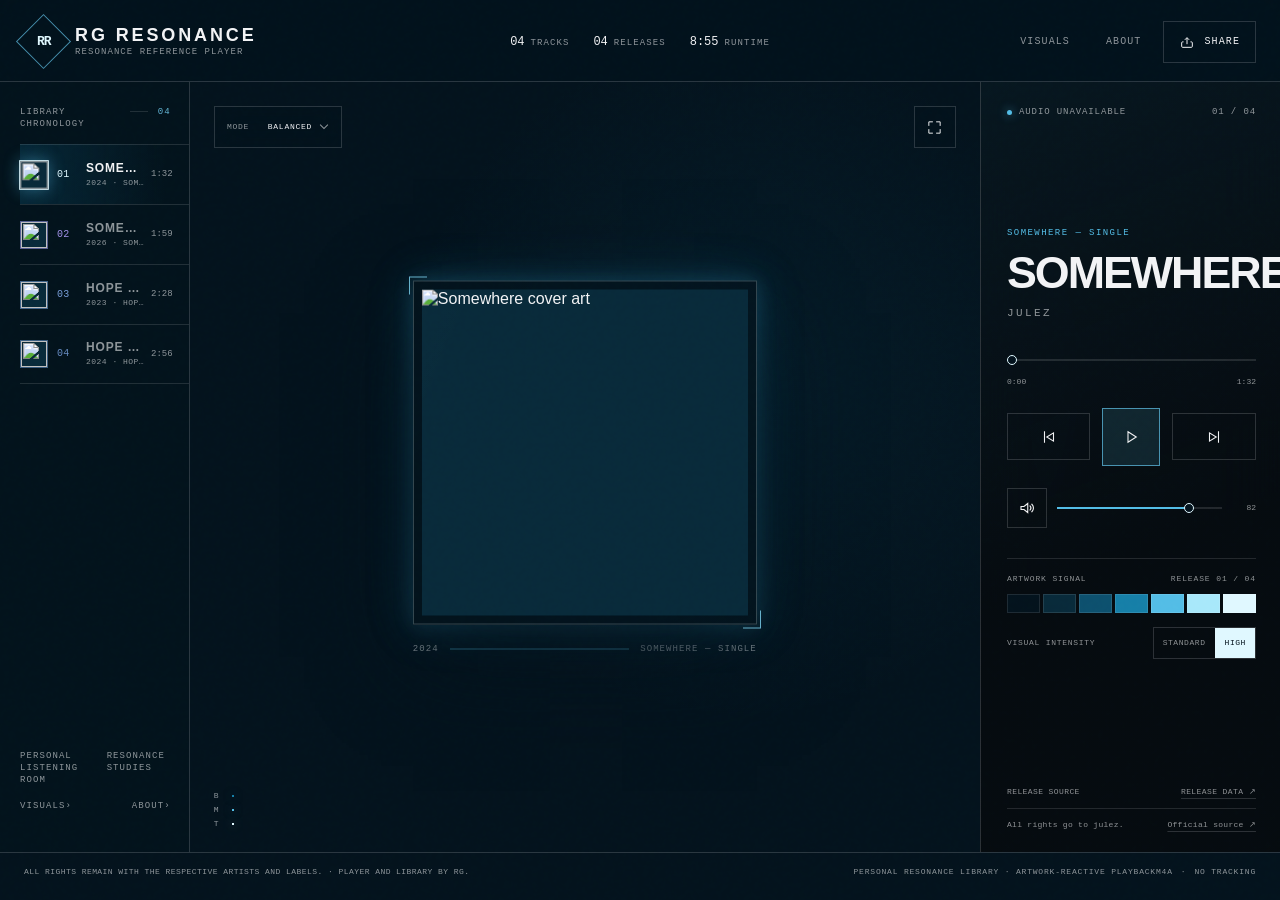
==== commit 1281a60c: "Add visual modes and Night Transmission" ====
--- a/index.html
+++ b/index.html
@@ -7,11 +7,11 @@
   <meta name="color-scheme" content="dark">
   <meta name="robots" content="noindex, nofollow">
   <meta name="description" content="RG Resonance — two artwork-reactive reference tracks for studying felt musical resonance.">
-  <title>RG Resonance</title>
+  <title>RG Player</title>
   <link rel="icon" type="image/jpeg" href="assets/resonance/artwork/2024-julez-somewhere.jpg">
-  <link rel="apple-touch-icon" href="assets/resonance/artwork/2024-julez-somewhere.jpg">
-  <link rel="stylesheet" href="styles.css?v=20260901-2">
-  <script type="module" src="app.js?v=20260901-3"></script>
+  <link rel="apple-touch-icon" href="assets/icons/apple-touch-icon.png">
+  <link rel="stylesheet" href="styles.css?v=20260902-2">
+  <script type="module" src="app.js?v=20260902-2"></script>
 </head>
 <body>
   <div class="art-wash" id="art-wash" aria-hidden="true"></div>
@@ -33,6 +33,7 @@
     </div>
 
     <div class="masthead-actions">
+      <a class="text-button" href="visuals/">Visuals</a>
       <a class="text-button" href="about.html">About</a>
       <button class="share-button" id="share-button" type="button">
         <svg viewBox="0 0 24 24" aria-hidden="true"><path d="M8.75 8.75 12 5.5l3.25 3.25M12 5.75v9.5M6.75 11.75H5.5a1.5 1.5 0 0 0-1.5 1.5v5.25A1.5 1.5 0 0 0 5.5 20h13a1.5 1.5 0 0 0 1.5-1.5v-5.25a1.5 1.5 0 0 0-1.5-1.5h-1.25"/></svg>
@@ -47,15 +48,20 @@
         <span class="rail-mobile-brand" id="rail-brand">RG Resonance</span>
         <button class="queue-close" id="queue-close" type="button" aria-label="Close track list"><span aria-hidden="true">&times;</span></button>
       </div>
-      <div class="rail-heading">
-        <span>Library chronology</span>
-        <span class="rail-heading-rule" aria-hidden="true"></span>
-        <span class="rail-track-count" id="rail-track-count" aria-label="4 tracks">04</span>
-      </div>
-      <ol class="track-list" id="track-list"></ol>
-      <div class="rail-foot">
-        <div class="rail-context"><span>Personal listening room</span><span>Resonance studies</span></div>
-        <div class="rail-links"><a href="about.html"><span>About</span><span aria-hidden="true">›</span></a></div>
+      <div class="catalog-scroll" id="catalog-scroll">
+        <div class="rail-heading">
+          <span>Library chronology</span>
+          <span class="rail-heading-rule" aria-hidden="true"></span>
+          <span class="rail-track-count" id="rail-track-count" aria-label="4 tracks">04</span>
+        </div>
+        <ol class="track-list" id="track-list"></ol>
+        <div class="rail-foot">
+          <div class="rail-context"><span>Personal listening room</span><span>Resonance studies</span></div>
+          <div class="rail-links">
+            <a href="visuals/"><span>Visuals</span><span aria-hidden="true">›</span></a>
+            <a href="about.html"><span>About</span><span aria-hidden="true">›</span></a>
+          </div>
+        </div>
       </div>
     </nav>
 
@@ -76,6 +82,14 @@
       <div class="stage-meter" aria-hidden="true"><span>B</span><i id="bass-meter"></i><span>M</span><i id="mid-meter"></i><span>T</span><i id="treble-meter"></i></div>
       <button class="stage-action fullscreen-button" id="fullscreen-button" type="button" aria-label="Enter full visualizer view"><svg viewBox="0 0 24 24" aria-hidden="true"><path d="M9 4H4v5M15 4h5v5M20 15v5h-5M9 20H4v-5"/></svg></button>
       <button class="stage-action queue-button" id="queue-button" type="button" aria-label="Open track list" aria-controls="catalog-rail" aria-expanded="false"><span class="bars" aria-hidden="true"><span></span><span></span><span></span></span></button>
+      <details class="visual-mode-control" id="visual-mode-control">
+        <summary aria-label="Choose visualization mode"><span>Mode</span><strong id="visual-mode-label">Balanced</strong><i aria-hidden="true"></i></summary>
+        <div class="visual-mode-menu" role="group" aria-label="Visualization mode">
+          <button type="button" data-visual-mode="balanced" aria-pressed="true"><strong>Balanced</strong><small>Full spectrum</small></button>
+          <button type="button" data-visual-mode="melody" aria-pressed="false"><strong>Melody</strong><small>Tonal motion</small></button>
+          <button type="button" data-visual-mode="impact" aria-pressed="false"><strong>Impact</strong><small>Bass + transients</small></button>
+        </div>
+      </details>
       <div class="gesture-note" id="gesture-note" aria-hidden="true">Artwork colors move with the song</div>
     </section>
 
--- a/styles.css
+++ b/styles.css
@@ -245,6 +245,13 @@
   background: color-mix(in srgb, var(--bg) 44%, transparent);
 }
 
+.catalog-scroll {
+  display: flex;
+  min-height: 0;
+  flex: 1;
+  flex-direction: column;
+}
+
 .queue-backdrop {
   display: none;
 }
@@ -734,6 +741,122 @@
   top: 24px;
   left: 24px;
   border-radius: 50%;
+}
+
+.visual-mode-control {
+  position: absolute;
+  z-index: 6;
+  top: 24px;
+  left: 24px;
+  color: var(--muted);
+  font: 8px/1 var(--utility);
+  letter-spacing: 0.09em;
+  text-transform: uppercase;
+}
+
+.visual-mode-control summary {
+  display: grid;
+  min-width: 128px;
+  min-height: 42px;
+  padding: 0 12px;
+  grid-template-columns: auto 1fr 8px;
+  gap: 9px;
+  align-items: center;
+  border: 1px solid var(--hairline);
+  background: color-mix(in srgb, var(--bg) 72%, transparent);
+  backdrop-filter: blur(14px);
+  cursor: pointer;
+  list-style: none;
+  transition: border-color 220ms ease, background-color 220ms ease;
+}
+
+.visual-mode-control summary::-webkit-details-marker {
+  display: none;
+}
+
+.visual-mode-control summary:hover,
+.visual-mode-control summary:focus-visible,
+.visual-mode-control[open] summary {
+  border-color: var(--accent);
+  background: color-mix(in srgb, var(--accent) 10%, var(--bg));
+}
+
+.visual-mode-control summary strong {
+  color: var(--ink);
+  font-weight: 500;
+  text-align: right;
+}
+
+.visual-mode-control summary i {
+  width: 6px;
+  height: 6px;
+  border-right: 1px solid currentColor;
+  border-bottom: 1px solid currentColor;
+  transform: translateY(-2px) rotate(45deg);
+  transition: transform 220ms var(--ease);
+}
+
+.visual-mode-control[open] summary i {
+  transform: translateY(2px) rotate(225deg);
+}
+
+.visual-mode-menu {
+  position: absolute;
+  top: calc(100% + 7px);
+  left: 0;
+  display: grid;
+  width: 196px;
+  padding: 5px;
+  border: 1px solid var(--hairline);
+  background: color-mix(in srgb, var(--bg) 94%, var(--surface));
+  box-shadow: 0 22px 55px rgba(0, 0, 0, 0.42);
+  backdrop-filter: blur(22px) saturate(130%);
+}
+
+.visual-mode-menu button {
+  display: grid;
+  min-height: 48px;
+  padding: 8px 10px;
+  grid-template-columns: 1fr auto;
+  gap: 12px;
+  align-items: center;
+  border: 0;
+  border-bottom: 1px solid var(--faint);
+  color: var(--muted);
+  background: transparent;
+  cursor: pointer;
+  font: inherit;
+  letter-spacing: inherit;
+  text-align: left;
+  text-transform: uppercase;
+}
+
+.visual-mode-menu button:last-child {
+  border-bottom: 0;
+}
+
+.visual-mode-menu button strong {
+  color: var(--ink);
+  font-weight: 500;
+}
+
+.visual-mode-menu button small {
+  color: var(--muted);
+  font: 7px/1 var(--utility);
+  letter-spacing: 0.06em;
+}
+
+.visual-mode-menu button:hover,
+.visual-mode-menu button:focus-visible,
+.visual-mode-menu button[aria-pressed="true"] {
+  background: color-mix(in srgb, var(--accent) 10%, transparent);
+}
+
+.visual-mode-menu button[aria-pressed="true"] strong::before {
+  content: "●";
+  margin-right: 7px;
+  color: var(--accent);
+  font-size: 6px;
 }
 
 .gesture-note {
@@ -1289,7 +1412,7 @@
   .catalog-rail {
     position: fixed;
     z-index: 32;
-    display: grid;
+    display: flex;
     top: 0;
     bottom: auto;
     left: 0;
@@ -1297,13 +1420,13 @@
     height: 100dvh;
     max-height: 100dvh;
     padding: max(28px, env(safe-area-inset-top)) 20px max(20px, env(safe-area-inset-bottom)) max(20px, env(safe-area-inset-left));
-    grid-template-rows: auto auto minmax(0, 1fr) auto;
     border-right-color: var(--hairline);
     background: color-mix(in srgb, var(--bg) 94%, var(--surface));
     box-shadow: 30px 0 80px rgba(0, 0, 0, 0.52);
     backdrop-filter: blur(28px) saturate(140%);
     -webkit-backdrop-filter: blur(28px) saturate(140%);
     overflow: hidden;
+    overscroll-behavior: contain;
     transform: translateX(-105%);
     transition: transform 420ms var(--ease);
   }
@@ -1316,22 +1439,10 @@
     justify-content: space-between;
   }
 
-  .rail-mobile-brand {
-    color: var(--muted);
-    font: 500 11px/1 var(--utility);
-    letter-spacing: 0.26em;
-    text-transform: uppercase;
-  }
-
-  .catalog-rail .rail-heading {
-    min-height: 30px;
-    padding: 0 4px 12px 0;
-    align-items: center;
-  }
-
-  .catalog-rail .track-list {
-    flex: 1;
+  .catalog-rail .catalog-scroll {
+    display: block;
     min-height: 0;
+    padding-right: 4px;
     overflow-y: auto;
     overscroll-behavior: contain;
     scrollbar-gutter: stable;
@@ -1341,21 +1452,38 @@
     -webkit-overflow-scrolling: touch;
   }
 
-  .catalog-rail .track-list::-webkit-scrollbar {
+  .catalog-rail .catalog-scroll::-webkit-scrollbar {
     width: 4px;
   }
 
-  .catalog-rail .track-list::-webkit-scrollbar-thumb {
+  .catalog-rail .catalog-scroll::-webkit-scrollbar-thumb {
     border-radius: 999px;
     background: var(--hairline);
   }
 
+  .rail-mobile-brand {
+    color: var(--muted);
+    font: 500 11px/1 var(--utility);
+    letter-spacing: 0.26em;
+    text-transform: uppercase;
+  }
+
+  .catalog-rail .rail-heading {
+    min-height: 30px;
+    padding: 0 4px 12px 0;
+    align-items: center;
+  }
+
+  .catalog-rail .track-list {
+    overflow: visible;
+  }
+
   .catalog-rail .track-select {
     padding-right: 4px;
   }
 
   .catalog-rail .rail-foot {
-    margin-top: 0;
+    margin-top: 18px;
     padding: 14px 0 0;
     border-top: 1px solid var(--faint);
   }
@@ -1421,6 +1549,10 @@
     display: grid;
   }
 
+  .visual-mode-control {
+    left: 78px;
+  }
+
   .visual-stage {
     min-height: min(68svh, 690px);
     border-bottom: 1px solid var(--hairline);
@@ -1534,6 +1666,15 @@
   .fullscreen-button,
   .queue-button {
     top: 14px;
+  }
+
+  .visual-mode-control {
+    top: 14px;
+    left: 70px;
+  }
+
+  .visual-mode-control summary {
+    min-height: 42px;
   }
 
   .fullscreen-button {
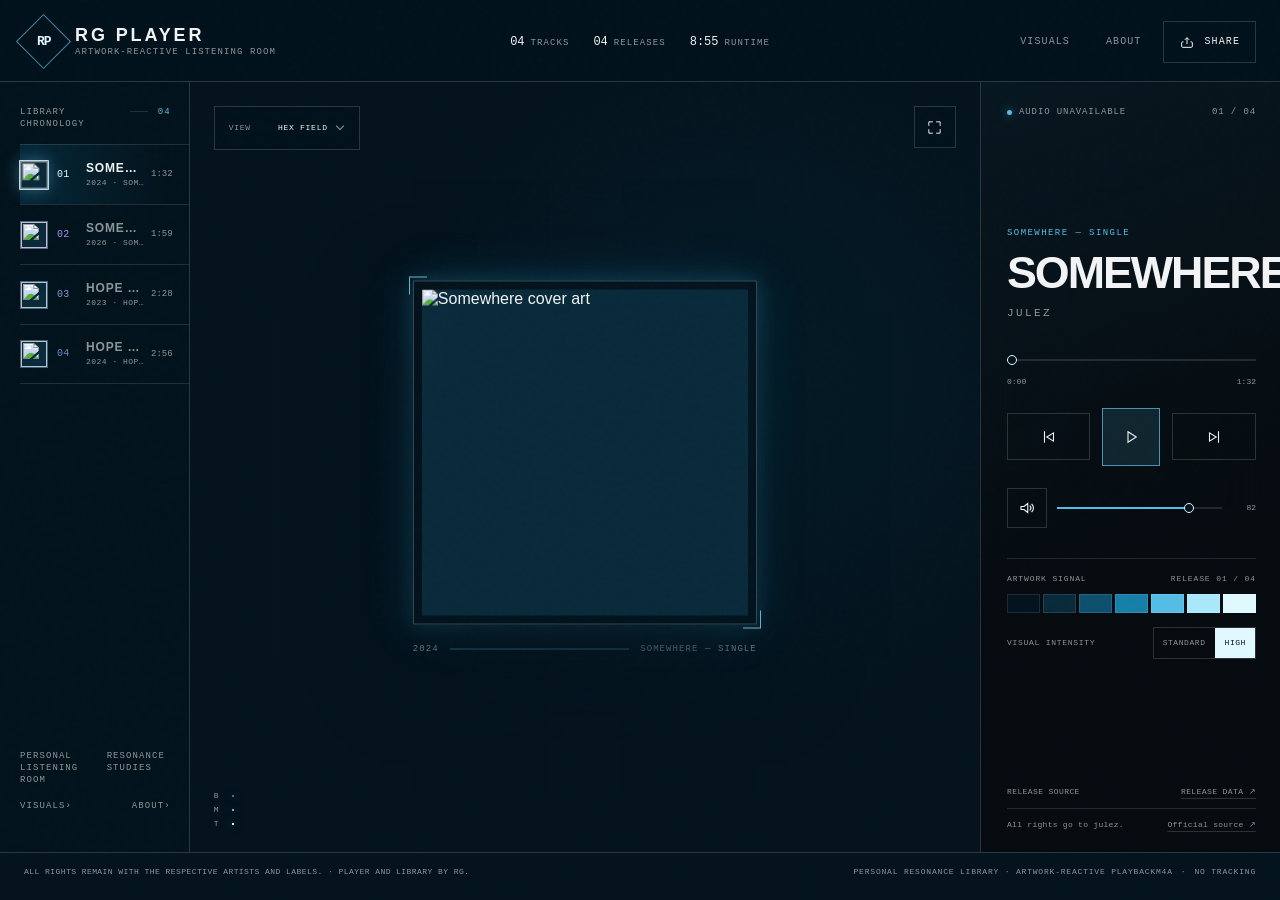
==== commit e3a62fda: "Polish RG Player views and playback" ====
--- a/index.html
+++ b/index.html
@@ -5,24 +5,33 @@
   <meta name="viewport" content="width=device-width, initial-scale=1, viewport-fit=cover">
   <meta name="theme-color" content="#04131d">
   <meta name="color-scheme" content="dark">
-  <meta name="robots" content="noindex, nofollow">
-  <meta name="description" content="RG Resonance — two artwork-reactive reference tracks for studying felt musical resonance.">
+  <meta name="robots" content="index, follow">
+  <meta name="description" content="RG Player — a phone-first, artwork-reactive listening instrument.">
+  <meta property="og:type" content="website">
+  <meta property="og:title" content="RG Player">
+  <meta property="og:description" content="Music gives it color. Explore artwork-reactive listening rooms built for phones.">
+  <meta property="og:url" content="https://doomswitch541-prog.github.io/rg-player/">
+  <meta property="og:image" content="https://doomswitch541-prog.github.io/rg-player/assets/share/rg-player-card.png">
+  <meta property="og:image:width" content="1200">
+  <meta property="og:image:height" content="630">
+  <meta property="og:image:alt" content="RG Player artwork-reactive visual field">
+  <meta name="twitter:card" content="summary_large_image">
   <title>RG Player</title>
   <link rel="icon" type="image/jpeg" href="assets/resonance/artwork/2024-julez-somewhere.jpg">
   <link rel="apple-touch-icon" href="assets/icons/apple-touch-icon.png">
-  <link rel="stylesheet" href="styles.css?v=20260902-2">
-  <script type="module" src="app.js?v=20260902-2"></script>
+  <link rel="stylesheet" href="styles.css?v=20260903-1">
+  <script type="module" src="app.js?v=20260903-1"></script>
 </head>
 <body>
   <div class="art-wash" id="art-wash" aria-hidden="true"></div>
   <div class="grain" aria-hidden="true"></div>
 
   <header class="masthead">
-    <a class="identity" href="#experience" aria-label="RG Resonance home">
+    <a class="identity" href="#experience" aria-label="RG Player home">
       <span class="identity-mark"><span id="identity-mark">RG</span></span>
       <span class="identity-copy">
-        <strong id="identity-name">RG Resonance</strong>
-        <small id="identity-subtitle">Resonance reference player</small>
+        <strong id="identity-name">RG Player</strong>
+        <small id="identity-subtitle">Artwork-reactive listening room</small>
       </span>
     </a>
 
@@ -45,7 +54,7 @@
   <main class="experience" id="experience">
     <nav class="catalog-rail" id="catalog-rail" aria-label="Library tracks">
       <div class="rail-mobile-head">
-        <span class="rail-mobile-brand" id="rail-brand">RG Resonance</span>
+        <span class="rail-mobile-brand" id="rail-brand">RG Player</span>
         <button class="queue-close" id="queue-close" type="button" aria-label="Close track list"><span aria-hidden="true">&times;</span></button>
       </div>
       <div class="catalog-scroll" id="catalog-scroll">
@@ -83,11 +92,22 @@
       <button class="stage-action fullscreen-button" id="fullscreen-button" type="button" aria-label="Enter full visualizer view"><svg viewBox="0 0 24 24" aria-hidden="true"><path d="M9 4H4v5M15 4h5v5M20 15v5h-5M9 20H4v-5"/></svg></button>
       <button class="stage-action queue-button" id="queue-button" type="button" aria-label="Open track list" aria-controls="catalog-rail" aria-expanded="false"><span class="bars" aria-hidden="true"><span></span><span></span><span></span></span></button>
       <details class="visual-mode-control" id="visual-mode-control">
-        <summary aria-label="Choose visualization mode"><span>Mode</span><strong id="visual-mode-label">Balanced</strong><i aria-hidden="true"></i></summary>
-        <div class="visual-mode-menu" role="group" aria-label="Visualization mode">
-          <button type="button" data-visual-mode="balanced" aria-pressed="true"><strong>Balanced</strong><small>Full spectrum</small></button>
-          <button type="button" data-visual-mode="melody" aria-pressed="false"><strong>Melody</strong><small>Tonal motion</small></button>
-          <button type="button" data-visual-mode="impact" aria-pressed="false"><strong>Impact</strong><small>Bass + transients</small></button>
+        <summary aria-label="Choose a visual room"><span>View</span><strong>Hex Field</strong><i aria-hidden="true"></i></summary>
+        <div class="visual-mode-menu" aria-label="Visual rooms and Hex Field response">
+          <p class="visual-mode-heading">Visual rooms</p>
+          <a class="visual-room-option is-current" href="index.html" aria-current="page">
+            <span class="visual-room-index">01</span><span><strong>Hex Field</strong><small>Artwork palette geometry</small></span><i aria-hidden="true"></i>
+          </a>
+          <a class="visual-room-option" href="visuals/night-transmission.html">
+            <span class="visual-room-index">02</span><span><strong>Night Transmission</strong><small>Y2K archive telemetry</small></span><i aria-hidden="true"></i>
+          </a>
+          <a class="visual-room-all" href="visuals/">Browse visual rooms <span aria-hidden="true">↗</span></a>
+          <div class="visual-response-group" role="group" aria-label="Hex Field signal response">
+            <p class="visual-mode-heading"><span>Hex Field response</span><strong id="visual-mode-label">Balanced</strong></p>
+            <button type="button" data-visual-mode="balanced" aria-pressed="true"><strong>Balanced</strong><small>Full spectrum</small></button>
+            <button type="button" data-visual-mode="melody" aria-pressed="false"><strong>Melody</strong><small>Tonal motion</small></button>
+            <button type="button" data-visual-mode="impact" aria-pressed="false"><strong>Impact</strong><small>Bass + transients</small></button>
+          </div>
         </div>
       </details>
       <div class="gesture-note" id="gesture-note" aria-hidden="true">Artwork colors move with the song</div>
--- a/styles.css
+++ b/styles.css
@@ -749,16 +749,16 @@
   top: 24px;
   left: 24px;
   color: var(--muted);
-  font: 8px/1 var(--utility);
+  font: 8px/1.15 var(--utility);
   letter-spacing: 0.09em;
   text-transform: uppercase;
 }
 
 .visual-mode-control summary {
   display: grid;
-  min-width: 128px;
-  min-height: 42px;
-  padding: 0 12px;
+  min-width: 146px;
+  min-height: 44px;
+  padding: 0 14px;
   grid-template-columns: auto 1fr 8px;
   gap: 9px;
   align-items: center;
@@ -805,23 +805,129 @@
   top: calc(100% + 7px);
   left: 0;
   display: grid;
-  width: 196px;
-  padding: 5px;
+  width: min(340px, calc(100vw - 48px));
+  padding: 10px;
   border: 1px solid var(--hairline);
-  background: color-mix(in srgb, var(--bg) 94%, var(--surface));
+  background:
+    linear-gradient(135deg, color-mix(in srgb, var(--accent) 8%, transparent), transparent 42%),
+    color-mix(in srgb, var(--bg) 96%, var(--surface));
   box-shadow: 0 22px 55px rgba(0, 0, 0, 0.42);
   backdrop-filter: blur(22px) saturate(130%);
-}
-
-.visual-mode-menu button {
-  display: grid;
-  min-height: 48px;
-  padding: 8px 10px;
-  grid-template-columns: 1fr auto;
+  clip-path: polygon(0 0, calc(100% - 13px) 0, 100% 13px, 100% 100%, 13px 100%, 0 calc(100% - 13px));
+}
+
+.visual-mode-heading {
+  display: flex;
+  align-items: center;
+  justify-content: space-between;
+  margin: 0;
+  padding: 7px 8px 9px;
+  color: var(--muted);
+  font: 7px/1 var(--utility);
+  letter-spacing: 0.13em;
+}
+
+.visual-mode-heading strong {
+  color: var(--accent);
+  font-weight: 500;
+}
+
+.visual-room-option {
+  display: grid;
+  min-height: 66px;
+  padding: 10px;
+  grid-template-columns: 27px minmax(0, 1fr) 10px;
   gap: 12px;
   align-items: center;
+  border: 1px solid transparent;
+  border-top-color: var(--faint);
+  color: var(--muted);
+  background: transparent;
+  text-decoration: none;
+  transition: border-color 180ms ease, background-color 180ms ease, color 180ms ease;
+}
+
+.visual-room-option > span:nth-child(2) {
+  display: grid;
+  gap: 6px;
+  min-width: 0;
+}
+
+.visual-room-option strong,
+.visual-response-group button strong {
+  color: var(--ink);
+  font-weight: 500;
+}
+
+.visual-room-option small,
+.visual-response-group button small {
+  color: var(--muted);
+  font: 7px/1.1 var(--utility);
+  letter-spacing: 0.06em;
+}
+
+.visual-room-index {
+  display: grid;
+  width: 27px;
+  aspect-ratio: 1;
+  place-items: center;
+  border: 1px solid var(--hairline);
+  border-radius: 50%;
+  color: var(--muted);
+  font-size: 7px;
+}
+
+.visual-room-option > i {
+  width: 6px;
+  height: 6px;
+  border-top: 1px solid currentColor;
+  border-right: 1px solid currentColor;
+  transform: rotate(45deg);
+}
+
+.visual-room-option:hover,
+.visual-room-option:focus-visible,
+.visual-room-option.is-current {
+  border-color: color-mix(in srgb, var(--accent) 42%, var(--hairline));
+  color: var(--accent);
+  background: color-mix(in srgb, var(--accent) 9%, transparent);
+}
+
+.visual-room-option.is-current .visual-room-index {
+  border-color: var(--accent);
+  color: var(--bg);
+  background: var(--accent);
+}
+
+.visual-room-all {
+  display: flex;
+  justify-content: space-between;
+  padding: 12px 9px 14px;
+  color: var(--muted);
+  text-decoration: none;
+}
+
+.visual-room-all:hover,
+.visual-room-all:focus-visible { color: var(--ink); }
+
+.visual-response-group {
+  display: grid;
+  grid-template-columns: repeat(3, minmax(0, 1fr));
+  border-top: 1px solid var(--hairline);
+}
+
+.visual-response-group .visual-mode-heading {
+  grid-column: 1 / -1;
+  padding-top: 12px;
+}
+
+.visual-response-group button {
+  display: grid;
+  min-height: 54px;
+  padding: 9px 7px;
+  gap: 5px;
   border: 0;
-  border-bottom: 1px solid var(--faint);
+  border-right: 1px solid var(--faint);
   color: var(--muted);
   background: transparent;
   cursor: pointer;
@@ -831,32 +937,24 @@
   text-transform: uppercase;
 }
 
-.visual-mode-menu button:last-child {
-  border-bottom: 0;
-}
-
-.visual-mode-menu button strong {
-  color: var(--ink);
-  font-weight: 500;
-}
-
-.visual-mode-menu button small {
-  color: var(--muted);
-  font: 7px/1 var(--utility);
-  letter-spacing: 0.06em;
-}
-
-.visual-mode-menu button:hover,
-.visual-mode-menu button:focus-visible,
-.visual-mode-menu button[aria-pressed="true"] {
+.visual-response-group button:last-child { border-right: 0; }
+
+.visual-response-group button:hover,
+.visual-response-group button:focus-visible,
+.visual-response-group button[aria-pressed="true"] {
   background: color-mix(in srgb, var(--accent) 10%, transparent);
 }
 
-.visual-mode-menu button[aria-pressed="true"] strong::before {
-  content: "●";
-  margin-right: 7px;
+.visual-response-group button[aria-pressed="true"] strong::before {
+  content: "";
+  display: inline-block;
+  width: 5px;
+  height: 5px;
+  margin: 0 6px 1px 0;
+  border-radius: 50%;
   color: var(--accent);
-  font-size: 6px;
+  background: var(--accent);
+  box-shadow: 0 0 7px var(--accent);
 }
 
 .gesture-note {
@@ -1673,6 +1771,10 @@
     left: 70px;
   }
 
+  .visual-mode-menu {
+    width: min(330px, calc(100vw - 84px));
+  }
+
   .visual-mode-control summary {
     min-height: 42px;
   }
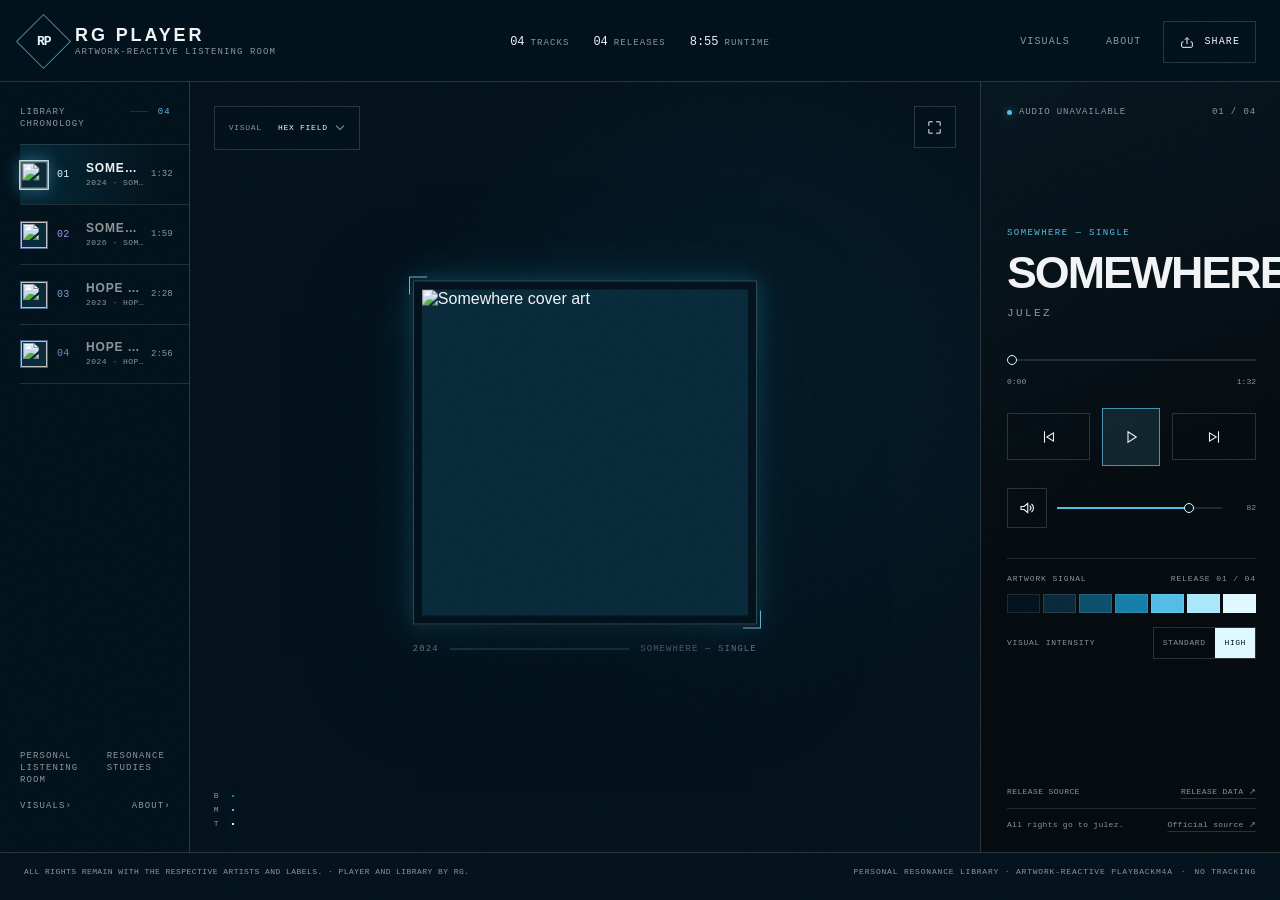
==== commit 3f994ece: "Add Liquid Chrome visual mode" ====
--- a/index.html
+++ b/index.html
@@ -19,8 +19,8 @@
   <title>RG Player</title>
   <link rel="icon" type="image/jpeg" href="assets/resonance/artwork/2024-julez-somewhere.jpg">
   <link rel="apple-touch-icon" href="assets/icons/apple-touch-icon.png">
-  <link rel="stylesheet" href="styles.css?v=20260903-1">
-  <script type="module" src="app.js?v=20260903-1"></script>
+  <link rel="stylesheet" href="styles.css?v=20260903-2">
+  <script type="module" src="app.js?v=20260903-2"></script>
 </head>
 <body>
   <div class="art-wash" id="art-wash" aria-hidden="true"></div>
@@ -78,6 +78,8 @@
 
     <section class="visual-stage" id="visual-stage" aria-label="Audio-reactive artwork">
       <canvas id="visualizer-canvas" aria-hidden="true"></canvas>
+      <canvas class="liquid-chrome-canvas" id="liquid-chrome-canvas" aria-hidden="true"></canvas>
+      <canvas class="liquid-chrome-canvas liquid-chrome-fallback" id="liquid-chrome-fallback" aria-hidden="true"></canvas>
       <div class="visual-anchor" id="visual-anchor">
         <div class="cover-frame">
           <img id="stage-cover" src="assets/resonance/artwork/2024-julez-somewhere.jpg" alt="Somewhere cover art">
@@ -92,22 +94,26 @@
       <button class="stage-action fullscreen-button" id="fullscreen-button" type="button" aria-label="Enter full visualizer view"><svg viewBox="0 0 24 24" aria-hidden="true"><path d="M9 4H4v5M15 4h5v5M20 15v5h-5M9 20H4v-5"/></svg></button>
       <button class="stage-action queue-button" id="queue-button" type="button" aria-label="Open track list" aria-controls="catalog-rail" aria-expanded="false"><span class="bars" aria-hidden="true"><span></span><span></span><span></span></span></button>
       <details class="visual-mode-control" id="visual-mode-control">
-        <summary aria-label="Choose a visual room"><span>View</span><strong>Hex Field</strong><i aria-hidden="true"></i></summary>
-        <div class="visual-mode-menu" aria-label="Visual rooms and Hex Field response">
-          <p class="visual-mode-heading">Visual rooms</p>
-          <a class="visual-room-option is-current" href="index.html" aria-current="page">
-            <span class="visual-room-index">01</span><span><strong>Hex Field</strong><small>Artwork palette geometry</small></span><i aria-hidden="true"></i>
-          </a>
-          <a class="visual-room-option" href="visuals/night-transmission.html">
-            <span class="visual-room-index">02</span><span><strong>Night Transmission</strong><small>Y2K archive telemetry</small></span><i aria-hidden="true"></i>
-          </a>
-          <a class="visual-room-all" href="visuals/">Browse visual rooms <span aria-hidden="true">↗</span></a>
-          <div class="visual-response-group" role="group" aria-label="Hex Field signal response">
-            <p class="visual-mode-heading"><span>Hex Field response</span><strong id="visual-mode-label">Balanced</strong></p>
-            <button type="button" data-visual-mode="balanced" aria-pressed="true"><strong>Balanced</strong><small>Full spectrum</small></button>
-            <button type="button" data-visual-mode="melody" aria-pressed="false"><strong>Melody</strong><small>Tonal motion</small></button>
-            <button type="button" data-visual-mode="impact" aria-pressed="false"><strong>Impact</strong><small>Bass + transients</small></button>
+        <summary id="visual-mode-summary" aria-label="Choose visual" aria-controls="visual-mode-menu" aria-expanded="false"><span>Visual</span><strong id="visual-mode-label">Hex Field</strong><i aria-hidden="true"></i></summary>
+        <button class="visual-mode-backdrop" id="visual-mode-backdrop" type="button" tabindex="-1" aria-label="Close visual menu"></button>
+        <div class="visual-mode-menu" id="visual-mode-menu" aria-label="Choose a visual">
+          <header class="visual-mode-menu-head">
+            <span>Choose visual</span>
+            <button id="visual-mode-close" type="button" aria-label="Close visual menu">×</button>
+          </header>
+          <div class="visual-mode-options" role="group" aria-label="Visualizer modes">
+            <button class="visual-mode-choice" type="button" data-visual-mode="hex-field" aria-pressed="true">
+              <span class="visual-mode-preview preview-hex" aria-hidden="true"><i></i><i></i><i></i></span>
+              <span class="visual-mode-copy"><strong>Hex Field</strong><small>Artwork palette geometry</small></span>
+              <span class="visual-mode-state">Active</span>
+            </button>
+            <button class="visual-mode-choice" type="button" data-visual-mode="liquid-chrome" aria-pressed="false">
+              <span class="visual-mode-preview preview-liquid" aria-hidden="true"><i></i><i></i><i></i></span>
+              <span class="visual-mode-copy"><strong>Liquid Chrome</strong><small>Artwork becomes reflective material</small></span>
+              <span class="visual-mode-state">View</span>
+            </button>
           </div>
+          <p class="visual-mode-note">The music keeps playing while the visual changes.</p>
         </div>
       </details>
       <div class="gesture-note" id="gesture-note" aria-hidden="true">Artwork colors move with the song</div>
--- a/styles.css
+++ b/styles.css
@@ -477,12 +477,53 @@
   opacity: 0.46;
 }
 
-#visualizer-canvas {
+#visualizer-canvas,
+.liquid-chrome-canvas {
   position: absolute;
   z-index: 1;
   inset: 0;
   width: 100%;
   height: 100%;
+  transition: opacity 520ms var(--ease);
+}
+
+.liquid-chrome-canvas {
+  z-index: 2;
+  opacity: 0;
+  pointer-events: none;
+}
+
+.visual-stage[data-visual-mode="liquid-chrome"] #visualizer-canvas {
+  opacity: 0;
+}
+
+.visual-stage[data-visual-mode="liquid-chrome"][data-liquid-renderer="webgl"] #liquid-chrome-canvas,
+.visual-stage[data-visual-mode="liquid-chrome"][data-liquid-renderer="canvas"] #liquid-chrome-fallback {
+  opacity: 1;
+}
+
+.visual-stage[data-visual-mode="liquid-chrome"] .visual-anchor {
+  top: auto;
+  bottom: 52px;
+  width: min(58%, 390px);
+  gap: 0;
+  transform: translateX(-50%);
+}
+
+.visual-stage[data-visual-mode="liquid-chrome"] .cover-frame {
+  height: 0;
+  aspect-ratio: auto;
+  padding: 0;
+  border: 0;
+  opacity: 0;
+  overflow: hidden;
+}
+
+.visual-stage[data-visual-mode="liquid-chrome"] .release-caption {
+  padding: 10px 12px;
+  border: 1px solid color-mix(in srgb, var(--accent) 22%, transparent);
+  background: color-mix(in srgb, var(--bg) 72%, transparent);
+  backdrop-filter: blur(14px);
 }
 
 .visual-anchor {
@@ -755,6 +796,8 @@
 }
 
 .visual-mode-control summary {
+  position: relative;
+  z-index: 3;
   display: grid;
   min-width: 146px;
   min-height: 44px;
@@ -814,6 +857,193 @@
   box-shadow: 0 22px 55px rgba(0, 0, 0, 0.42);
   backdrop-filter: blur(22px) saturate(130%);
   clip-path: polygon(0 0, calc(100% - 13px) 0, 100% 13px, 100% 100%, 13px 100%, 0 calc(100% - 13px));
+}
+
+.visual-mode-backdrop {
+  position: fixed;
+  z-index: 1;
+  inset: 0;
+  display: none;
+  padding: 0;
+  border: 0;
+  background: transparent;
+  cursor: default;
+}
+
+.visual-mode-control[open] .visual-mode-backdrop {
+  display: block;
+}
+
+.visual-mode-control[open] .visual-mode-menu {
+  z-index: 2;
+}
+
+.visual-mode-menu-head {
+  display: flex;
+  min-height: 42px;
+  padding: 4px 5px 4px 10px;
+  align-items: center;
+  justify-content: space-between;
+  border-bottom: 1px solid var(--hairline);
+  color: var(--muted);
+  letter-spacing: 0.1em;
+}
+
+.visual-mode-menu-head button {
+  display: grid;
+  width: 36px;
+  height: 36px;
+  padding: 0;
+  place-items: center;
+  border: 0;
+  color: var(--muted);
+  background: transparent;
+  cursor: pointer;
+  font-size: 20px;
+  line-height: 1;
+}
+
+.visual-mode-menu-head button:hover,
+.visual-mode-menu-head button:focus-visible {
+  color: var(--ink);
+  background: color-mix(in srgb, var(--accent) 9%, transparent);
+}
+
+.visual-mode-options {
+  display: grid;
+  gap: 1px;
+  padding-top: 1px;
+  background: var(--hairline);
+}
+
+.visual-mode-choice {
+  display: grid;
+  min-height: 92px;
+  padding: 10px;
+  grid-template-columns: 92px minmax(0, 1fr) auto;
+  gap: 12px;
+  align-items: center;
+  border: 0;
+  color: var(--muted);
+  background: color-mix(in srgb, var(--bg) 96%, var(--surface));
+  cursor: pointer;
+  text-align: left;
+  text-transform: none;
+  transition: background-color 180ms ease, color 180ms ease;
+}
+
+.visual-mode-choice:hover,
+.visual-mode-choice:focus-visible,
+.visual-mode-choice[aria-pressed="true"] {
+  color: var(--accent);
+  background: color-mix(in srgb, var(--accent) 11%, var(--bg));
+}
+
+.visual-mode-copy {
+  display: grid;
+  gap: 7px;
+  min-width: 0;
+}
+
+.visual-mode-copy strong {
+  color: var(--ink);
+  font: 500 13px/1.1 var(--body);
+  letter-spacing: 0;
+}
+
+.visual-mode-copy small {
+  max-width: 21ch;
+  color: var(--muted);
+  font: 8px/1.35 var(--utility);
+  letter-spacing: 0.03em;
+}
+
+.visual-mode-state {
+  color: currentColor;
+  font: 7px/1 var(--utility);
+  letter-spacing: 0.08em;
+  text-transform: uppercase;
+}
+
+.visual-mode-preview {
+  position: relative;
+  display: block;
+  width: 92px;
+  height: 68px;
+  overflow: hidden;
+  border: 1px solid color-mix(in srgb, var(--accent) 22%, var(--hairline));
+  background: var(--bg);
+}
+
+.preview-hex::before,
+.preview-hex::after {
+  content: "";
+  position: absolute;
+  inset: 12px 24px;
+  border: 1px solid var(--accent);
+  clip-path: polygon(50% 0, 94% 25%, 94% 75%, 50% 100%, 6% 75%, 6% 25%);
+  box-shadow: 0 0 18px color-mix(in srgb, var(--secondary) 45%, transparent);
+}
+
+.preview-hex::after {
+  inset: 18px 30px;
+  border-color: var(--highlight);
+  opacity: 0.5;
+}
+
+.preview-hex i {
+  position: absolute;
+  width: 3px;
+  height: 3px;
+  border-radius: 50%;
+  background: var(--accent);
+  box-shadow: 0 0 7px var(--accent);
+}
+
+.preview-hex i:nth-child(1) { top: 9px; left: 44px; }
+.preview-hex i:nth-child(2) { right: 18px; bottom: 14px; }
+.preview-hex i:nth-child(3) { bottom: 10px; left: 26px; }
+
+.preview-liquid {
+  background:
+    linear-gradient(90deg, transparent 49%, color-mix(in srgb, var(--accent) 18%, transparent) 50%, transparent 51%),
+    linear-gradient(0deg, transparent 49%, color-mix(in srgb, var(--accent) 16%, transparent) 50%, transparent 51%),
+    var(--bg);
+  background-size: 19px 19px;
+}
+
+.preview-liquid::before {
+  content: "";
+  position: absolute;
+  inset: 11px 24px 9px 20px;
+  border-radius: 43% 57% 48% 52% / 55% 38% 62% 45%;
+  background:
+    linear-gradient(128deg, var(--primary), var(--highlight) 38%, var(--secondary) 52%, var(--accent) 72%, var(--primary));
+  filter: contrast(1.2) saturate(1.1);
+  box-shadow: 0 0 16px color-mix(in srgb, var(--secondary) 42%, transparent);
+  transform: skewX(-7deg);
+}
+
+.preview-liquid::after {
+  content: "";
+  position: absolute;
+  width: 24px;
+  height: 7px;
+  top: 20px;
+  left: 31px;
+  border-radius: 50%;
+  background: rgba(255, 255, 255, 0.72);
+  filter: blur(2px);
+  transform: rotate(-28deg);
+}
+
+.visual-mode-note {
+  margin: 0;
+  padding: 11px 10px 3px;
+  color: var(--muted);
+  font: 7px/1.35 var(--utility);
+  letter-spacing: 0.04em;
+  text-transform: none;
 }
 
 .visual-mode-heading {
@@ -1704,6 +1934,15 @@
 }
 
 @media (max-width: 620px) {
+  body[data-mode-menu-open="true"] {
+    overflow: hidden;
+  }
+
+  body[data-mode-menu-open="true"] .visual-stage {
+    z-index: 70;
+    overflow: visible;
+  }
+
   .masthead {
     min-height: 70px;
     padding: max(14px, env(safe-area-inset-top)) max(14px, env(safe-area-inset-right)) 12px max(14px, env(safe-area-inset-left));
@@ -1772,11 +2011,54 @@
   }
 
   .visual-mode-menu {
-    width: min(330px, calc(100vw - 84px));
+    position: fixed;
+    top: auto;
+    right: 0;
+    bottom: 0;
+    left: 0;
+    width: 100%;
+    max-height: min(78svh, 620px);
+    padding: 12px max(14px, env(safe-area-inset-right)) max(18px, env(safe-area-inset-bottom)) max(14px, env(safe-area-inset-left));
+    overflow-y: auto;
+    border-width: 1px 0 0;
+    background: var(--bg);
+    box-shadow: 0 -24px 70px rgba(0, 0, 0, 0.58);
+    clip-path: none;
+    overscroll-behavior: contain;
+    -webkit-overflow-scrolling: touch;
+  }
+
+  .visual-mode-backdrop {
+    background: rgba(0, 0, 0, 0.62);
+    backdrop-filter: blur(5px);
+  }
+
+  .visual-mode-choice {
+    min-height: 104px;
+    grid-template-columns: 108px minmax(0, 1fr) auto;
+  }
+
+  .visual-mode-options,
+  .visual-mode-choice {
+    background-color: var(--bg);
+  }
+
+  .visual-mode-choice[aria-pressed="true"] {
+    background-color: color-mix(in srgb, var(--accent) 13%, var(--bg));
+  }
+
+  .visual-mode-preview {
+    width: 108px;
+    height: 78px;
   }
 
   .visual-mode-control summary {
     min-height: 42px;
+  }
+
+  .visual-stage[data-visual-mode="liquid-chrome"] .visual-anchor {
+    bottom: 46px;
+    width: min(72vw, 330px);
   }
 
   .fullscreen-button {
